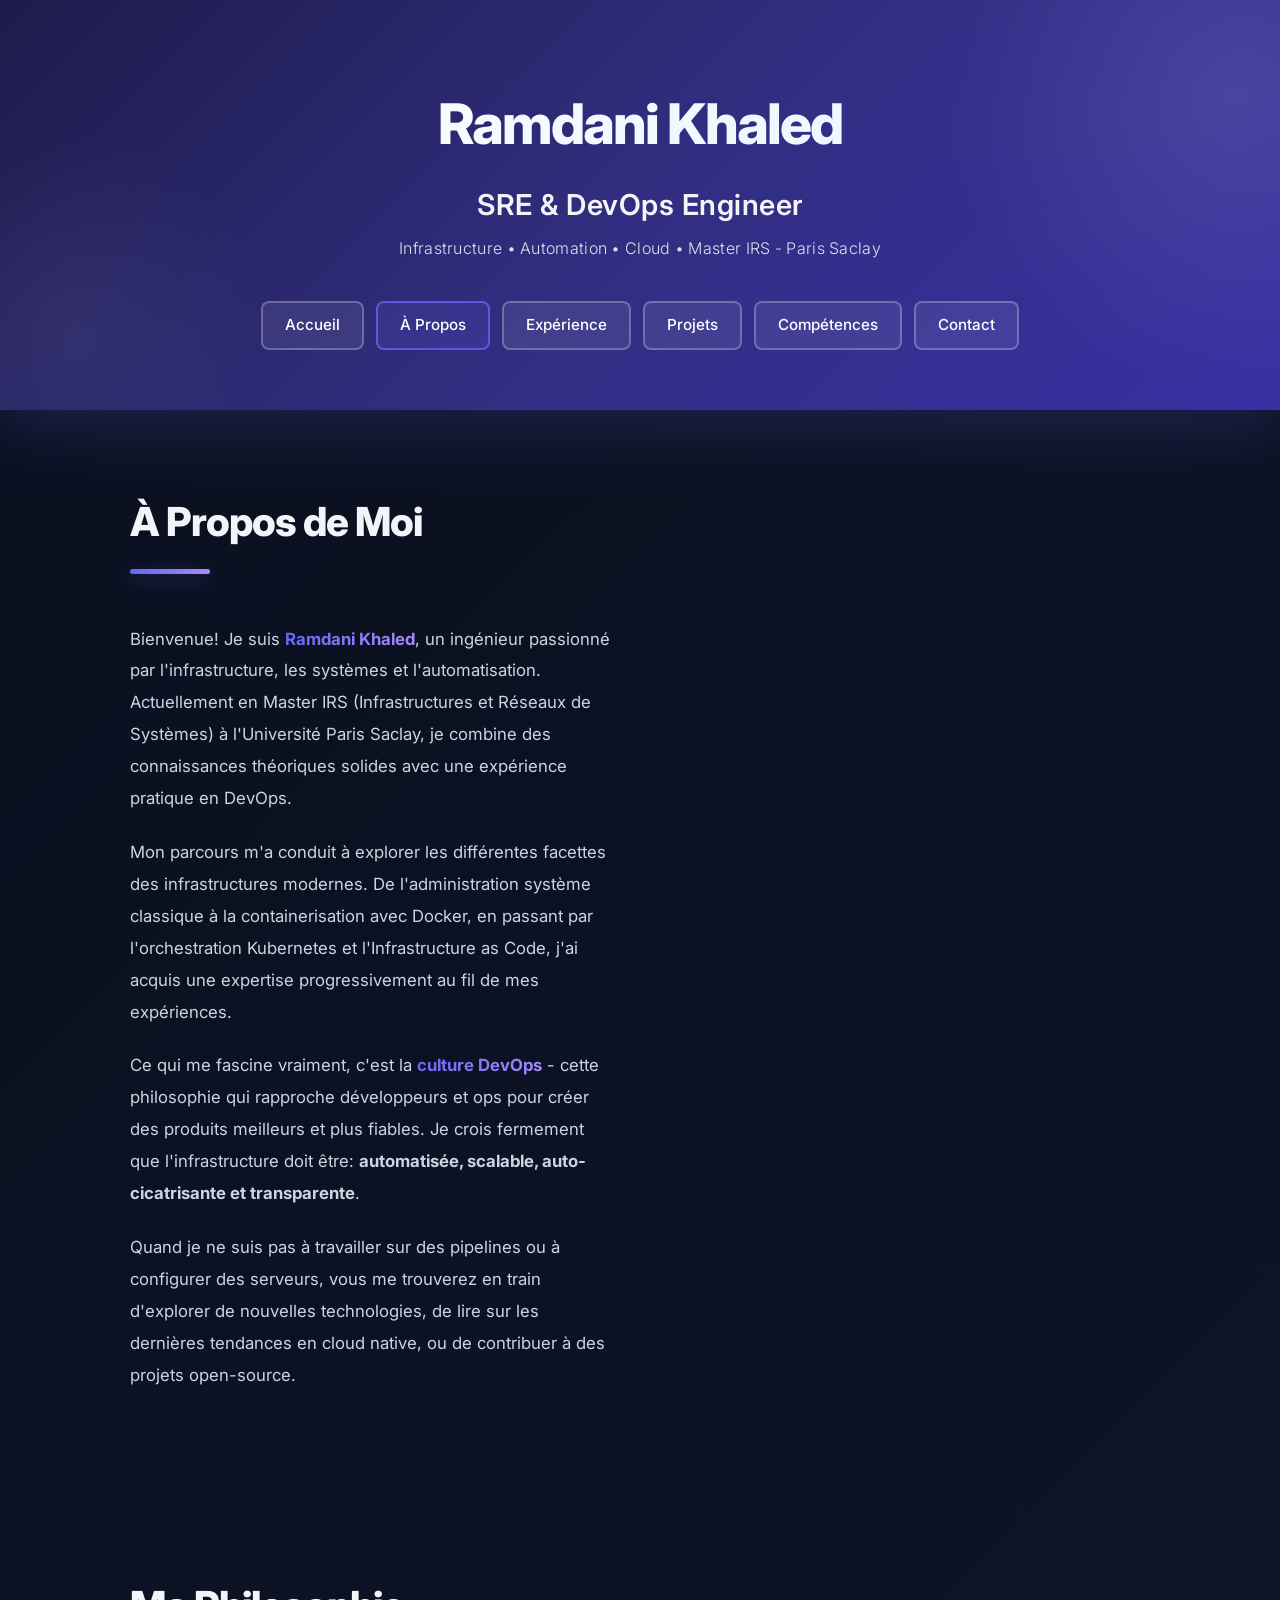
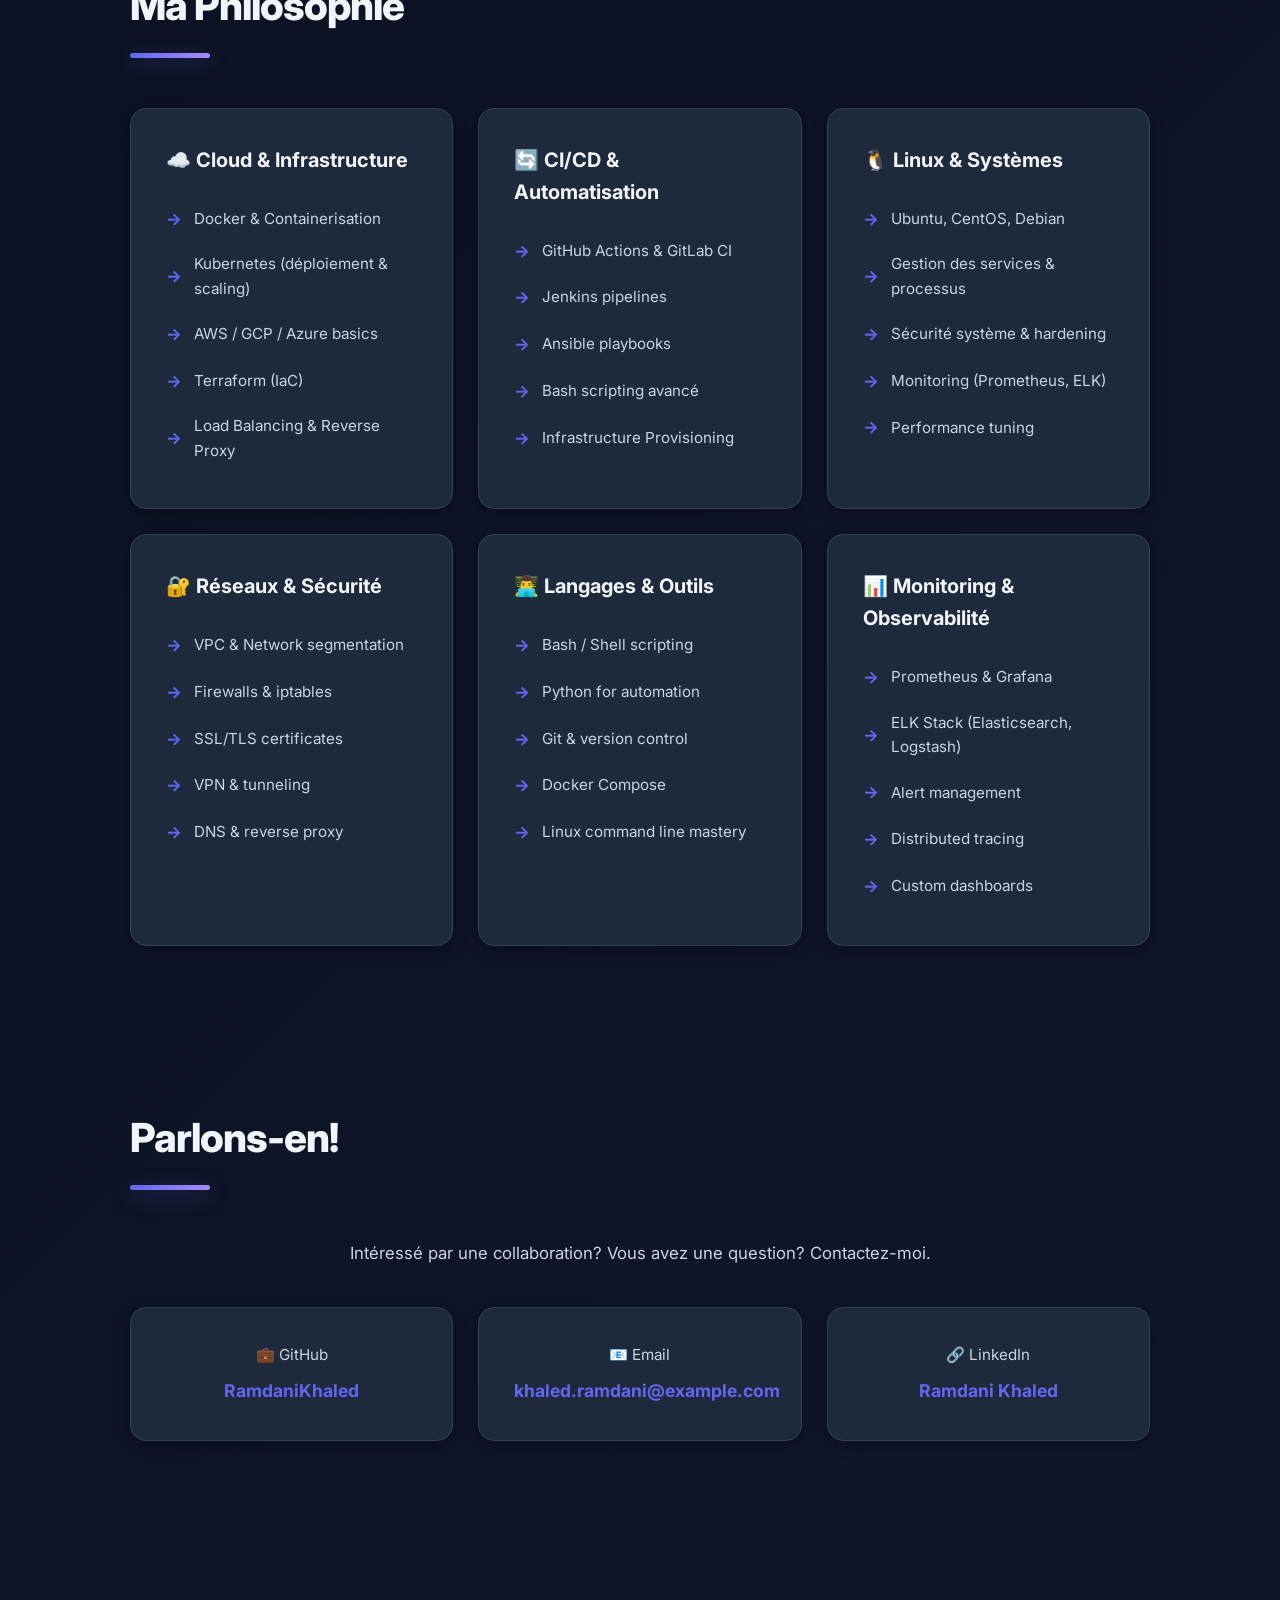
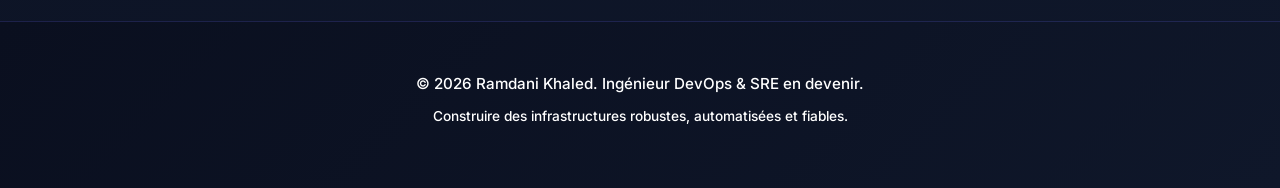
==== about.html @ 849ab248 "changes" ====
<!DOCTYPE html>
<html lang="fr">
<head>
    <meta charset="UTF-8">
    <meta name="viewport" content="width=device-width, initial-scale=1.0">
    <meta name="description" content="À Propos - Ramdani Khaled">
    <title>À Propos | Ramdani Khaled</title>
    <link rel="stylesheet" href="styles.css">
</head>
<body>
    <header>
        <div class="name">Ramdani Khaled</div>
        <div class="title">SRE & DevOps Engineer</div>
        <div class="subtitle">Infrastructure • Automation • Cloud • Master IRS - Paris Saclay</div>
        <nav>
            <a href="index.html">Accueil</a>
            <a href="about.html">À Propos</a>
            <a href="experience.html">Expérience</a>
            <a href="projects.html">Projets</a>
            <a href="skills.html">Compétences</a>
            <a href="index.html#contact">Contact</a>
        </nav>
    </header>

    <main class="container">
        <section id="about">
            <h2>À Propos de Moi</h2>
            <div class="about-grid">
                <div class="about-text">
                    <p>
                        Bienvenue! Je suis <span class="highlight">Ramdani Khaled</span>, un ingénieur passionné par l'infrastructure, les systèmes et l'automatisation. Actuellement en Master IRS (Infrastructures et Réseaux de Systèmes) à l'Université Paris Saclay, je combine des connaissances théoriques solides avec une expérience pratique en DevOps.
                    </p>
                    
                    <p>
                        Mon parcours m'a conduit à explorer les différentes facettes des infrastructures modernes. De l'administration système classique à la containerisation avec Docker, en passant par l'orchestration Kubernetes et l'Infrastructure as Code, j'ai acquis une expertise progressivement au fil de mes expériences.
                    </p>
                    
                    <p>
                        Ce qui me fascine vraiment, c'est la <span class="highlight">culture DevOps</span> - cette philosophie qui rapproche développeurs et ops pour créer des produits meilleurs et plus fiables. Je crois fermement que l'infrastructure doit être:
                        <strong>automatisée, scalable, auto-cicatrisante et transparente</strong>.
                    </p>

                    <p>
                        Quand je ne suis pas à travailler sur des pipelines ou à configurer des serveurs, vous me trouverez en train d'explorer de nouvelles technologies, de lire sur les dernières tendances en cloud native, ou de contribuer à des projets open-source.
                    </p>
                </div>
                <div class="about-stats">
                    <div class="stats-container">
                        <!-- Dynamically loaded from data.json -->
                    </div>
                </div>
            </div>
        </section>

        <section id="philosophy">
            <h2>Ma Philosophie</h2>
            <div class="skills-grid">
                <div class="skill-card">
                    <h3>🎯 Infrastructure as Code</h3>
                    <p>Tout doit être versionné, reproductible et testable. Pas d'actions manuelles, pas d'exceptions.</p>
                </div>
                <div class="skill-card">
                    <h3>⚡ Automatisation</h3>
                    <p>Si je dois faire quelque chose deux fois, c'est un script. Si je dois le faire trois fois, c'est une pipeline.</p>
                </div>
                <div class="skill-card">
                    <h3>🔍 Observabilité</h3>
                    <p>Je ne peux pas optimiser ce que je ne peux pas mesurer. Le monitoring est critique.</p>
                </div>
                <div class="skill-card">
                    <h3>🚀 Continuous Improvement</h3>
                    <p>Les déploiements doivent être rapides, sûrs et sans friction. Les bottlenecks doivent être éliminés.</p>
                </div>
                <div class="skill-card">
                    <h3>🤝 Collaboration</h3>
                    <p>DevOps n'est pas un rôle, c'est une culture. Tout le monde doit travailler ensemble.</p>
                </div>
                <div class="skill-card">
                    <h3>📚 Continuous Learning</h3>
                    <p>La tech évolue constamment. Je reste à jour et j'aime partager mes connaissances.</p>
                </div>
            </div>
        </section>

        <section id="contact">
            <h2>Parlons-en!</h2>
            <p style="text-align: center; color: var(--text-light); margin-bottom: 20px; font-size: 1.05em;">
                Intéressé par une collaboration? Vous avez une question? Contactez-moi.
            </p>
            <div class="contact-info">
                <div class="contact-item">
                    <p style="color: var(--text-light); margin-bottom: 10px;">💼 GitHub</p>
                    <a href="https://github.com/RamdaniKhaled" target="_blank">RamdaniKhaled</a>
                </div>
                <div class="contact-item">
                    <p style="color: var(--text-light); margin-bottom: 10px;">📧 Email</p>
                    <a href="mailto:khaled.ramdani@example.com">khaled.ramdani@example.com</a>
                </div>
                <div class="contact-item">
                    <p style="color: var(--text-light); margin-bottom: 10px;">🔗 LinkedIn</p>
                    <a href="https://linkedin.com" target="_blank">Ramdani Khaled</a>
                </div>
            </div>
        </section>
    </main>

    <footer>
        <p>&copy; 2026 Ramdani Khaled. Ingénieur DevOps & SRE en devenir.</p>
        <p style="margin-top: 10px; font-size: 0.9em;">Construire des infrastructures robustes, automatisées et fiables.</p>
    </footer>

    <script src="script.js"></script>
</body>
</html>
---- styles.css ----
@import url('https://fonts.googleapis.com/css2?family=Inter:wght@300;400;500;600;700;800&family=JetBrains+Mono:wght@400;600&display=swap');

* {
    margin: 0;
    padding: 0;
    box-sizing: border-box;
}

:root {
    --primary: #6366f1;
    --primary-light: #818cf8;
    --primary-dark: #4f46e5;
    --secondary: #a78bfa;
    --accent: #c7d2fe;
    --accent-light: #ddd6fe;
    --text-dark: #f1f5f9;
    --text-light: #cbd5e1;
    --text-lighter: #94a3b8;
    --bg-dark: #0f172a;
    --bg-darker: #0a0f1f;
    --bg-card: #1e293b;
    --border: #334155;
    --border-light: #475569;
    --success: #10b981;
    --warning: #f59e0b;
}

body {
    font-family: 'Inter', -apple-system, BlinkMacSystemFont, 'Segoe UI', sans-serif;
    line-height: 1.6;
    color: var(--text-dark);
    background: linear-gradient(135deg, #0a0f1f 0%, #0f172a 100%);
    min-height: 100vh;
}

/* SCROLLBAR */
::-webkit-scrollbar {
    width: 8px;
}

::-webkit-scrollbar-track {
    background: transparent;
}

::-webkit-scrollbar-thumb {
    background: var(--primary-light);
    border-radius: 4px;
}

::-webkit-scrollbar-thumb:hover {
    background: var(--primary);
}

/* HEADER */
header {
    background: linear-gradient(135deg, #1e1b4b 0%, #312e81 50%, #3730a3 100%);
    color: white;
    padding: 80px 20px 60px;
    text-align: center;
    position: relative;
    overflow: hidden;
    box-shadow: 0 20px 60px rgba(99, 102, 241, 0.2);
}

header::before {
    content: '';
    position: absolute;
    top: -50%;
    right: -20%;
    width: 600px;
    height: 600px;
    background: radial-gradient(circle, rgba(255, 255, 255, 0.1) 0%, transparent 70%);
    border-radius: 50%;
    animation: float 8s ease-in-out infinite;
}

header::after {
    content: '';
    position: absolute;
    bottom: -30%;
    left: -10%;
    width: 400px;
    height: 400px;
    background: radial-gradient(circle, rgba(255, 255, 255, 0.05) 0%, transparent 70%);
    border-radius: 50%;
    animation: float 12s ease-in-out infinite reverse;
}

@keyframes float {
    0%, 100% { transform: translateY(0px); }
    50% { transform: translateY(20px); }
}

header > * {
    position: relative;
    z-index: 1;
}

.name {
    font-size: 3.5em;
    font-weight: 800;
    margin-bottom: 12px;
    letter-spacing: -2px;
    background: linear-gradient(135deg, #ffffff 0%, #e6f2ff 100%);
    -webkit-background-clip: text;
    -webkit-text-fill-color: transparent;
    background-clip: text;
    animation: slideDown 0.8s ease-out;
}

@keyframes slideDown {
    from {
        opacity: 0;
        transform: translateY(-30px);
    }
    to {
        opacity: 1;
        transform: translateY(0);
    }
}

.title {
    font-size: 1.8em;
    margin-bottom: 8px;
    font-weight: 600;
    opacity: 0.95;
    letter-spacing: 0.5px;
}

.subtitle {
    font-size: 1em;
    opacity: 0.85;
    margin-bottom: 40px;
    font-weight: 300;
    letter-spacing: 0.3px;
}

nav {
    display: flex;
    gap: 12px;
    justify-content: center;
    flex-wrap: wrap;
    animation: slideUp 0.8s ease-out 0.2s both;
}

@keyframes slideUp {
    from {
        opacity: 0;
        transform: translateY(20px);
    }
    to {
        opacity: 1;
        transform: translateY(0);
    }
}

nav a {
    color: white;
    text-decoration: none;
    padding: 10px 22px;
    border: 2px solid rgba(255, 255, 255, 0.25);
    border-radius: 8px;
    transition: all 0.3s cubic-bezier(0.4, 0, 0.2, 1);
    font-size: 0.95em;
    font-weight: 500;
    backdrop-filter: blur(10px);
    background: rgba(255, 255, 255, 0.08);
}

nav a:hover {
    background: rgba(255, 255, 255, 0.15);
    border-color: rgba(255, 255, 255, 0.6);
    transform: translateY(-3px);
    box-shadow: 0 10px 25px rgba(0, 0, 0, 0.3);
}

/* LAYOUT */
.container {
    max-width: 1100px;
    margin: 0 auto;
    padding: 0 20px;
}

section {
    padding: 80px 20px;
    background: transparent;
}

h2 {
    font-size: 2.5em;
    margin-bottom: 50px;
    color: #f1f5f9;
    position: relative;
    padding-bottom: 20px;
    font-weight: 800;
    letter-spacing: -1px;
}

h2::after {
    content: '';
    position: absolute;
    bottom: 0;
    left: 0;
    width: 80px;
    height: 5px;
    background: linear-gradient(90deg, var(--primary), var(--secondary));
    border-radius: 3px;
    box-shadow: 0 5px 20px rgba(99, 102, 241, 0.4);
}

/* ABOUT SECTION */
.about-grid {
    display: grid;
    grid-template-columns: 1fr 1fr;
    gap: 60px;
    align-items: center;
}

.about-text p {
    margin-bottom: 22px;
    color: var(--text-light);
    line-height: 1.9;
    font-size: 1.05em;
}

.highlight {
    color: var(--primary);
    font-weight: 700;
    background: linear-gradient(120deg, var(--primary), var(--secondary));
    -webkit-background-clip: text;
    -webkit-text-fill-color: transparent;
    background-clip: text;
}

.stats-container {
    display: grid;
    grid-template-columns: 1fr;
    gap: 15px;
}

.stat-box {
    background: linear-gradient(135deg, var(--primary) 0%, var(--primary-light) 100%);
    color: white;
    padding: 25px 30px;
    border-radius: 12px;
    display: flex;
    align-items: center;
    gap: 20px;
    box-shadow: 0 10px 30px rgba(99, 102, 241, 0.3);
    transition: all 0.3s cubic-bezier(0.4, 0, 0.2, 1);
    border: 1px solid rgba(255, 255, 255, 0.1);
}

.stat-box:hover {
    transform: translateX(10px);
    box-shadow: 0 15px 40px rgba(99, 102, 241, 0.4);
}

.stat-box .number {
    font-size: 2em;
    font-weight: 800;
}

.stat-box .label {
    font-size: 0.95em;
    opacity: 0.9;
    font-weight: 500;
}

/* EXPERIENCE TIMELINE */
.experience-timeline {
    position: relative;
    padding: 20px 0;
}

.timeline-item {
    padding-left: 50px;
    margin-bottom: 45px;
    position: relative;
    opacity: 0;
    animation: fadeInLeft 0.6s ease-out forwards;
}

.timeline-item:nth-child(1) { animation-delay: 0.1s; }
.timeline-item:nth-child(2) { animation-delay: 0.2s; }
.timeline-item:nth-child(3) { animation-delay: 0.3s; }
.timeline-item:nth-child(4) { animation-delay: 0.4s; }

@keyframes fadeInLeft {
    from {
        opacity: 0;
        transform: translateX(-30px);
    }
    to {
        opacity: 1;
        transform: translateX(0);
    }
}

.timeline-item::before {
    content: '';
    position: absolute;
    left: 0;
    top: 8px;
    width: 24px;
    height: 24px;
    background: linear-gradient(135deg, var(--primary), var(--primary-light));
    border-radius: 50%;
    border: 4px solid var(--bg-card);
    box-shadow: 0 0 0 3px var(--primary), 0 5px 15px rgba(99, 102, 241, 0.4);
    transition: all 0.3s ease;
}

.timeline-item:hover::before {
    transform: scale(1.3);
    box-shadow: 0 0 0 3px var(--primary), 0 8px 25px rgba(99, 102, 241, 0.5);
}

.timeline-item:not(:last-child)::after {
    content: '';
    position: absolute;
    left: 11px;
    top: 40px;
    width: 2px;
    height: calc(100% + 20px);
    background: linear-gradient(180deg, var(--primary) 0%, transparent 100%);
}

.timeline-item .year {
    color: var(--primary);
    font-weight: 700;
    font-size: 0.9em;
    margin-bottom: 8px;
    letter-spacing: 0.5px;
}

.timeline-item h3 {
    color: var(--text-dark);
    margin-bottom: 10px;
    font-size: 1.3em;
    font-weight: 700;
}

.timeline-item p {
    color: var(--text-light);
    font-size: 0.98em;
    line-height: 1.8;
}

/* SKILLS GRID */
.skills-grid {
    display: grid;
    grid-template-columns: repeat(auto-fit, minmax(280px, 1fr));
    gap: 25px;
}

.skill-card {
    background: var(--bg-card);
    padding: 35px;
    border-radius: 16px;
    border: 1px solid var(--border);
    transition: all 0.3s cubic-bezier(0.4, 0, 0.2, 1);
    position: relative;
    overflow: hidden;
    box-shadow: 0 4px 15px rgba(0, 0, 0, 0.3);
}

.skill-card::before {
    content: '';
    position: absolute;
    top: -50%;
    right: -50%;
    width: 200px;
    height: 200px;
    background: radial-gradient(circle, var(--primary) 0%, transparent 70%);
    opacity: 0;
    transition: all 0.5s ease;
}

.skill-card:hover {
    transform: translateY(-10px);
    box-shadow: 0 20px 50px rgba(99, 102, 241, 0.2);
    border-color: var(--primary);
}

.skill-card:hover::before {
    opacity: 0.05;
}

.skill-card h3 {
    color: var(--text-dark);
    margin-bottom: 20px;
    font-size: 1.25em;
    font-weight: 700;
    position: relative;
    z-index: 1;
}

.skill-card ul {
    list-style: none;
    font-size: 0.95em;
    color: var(--text-light);
    position: relative;
    z-index: 1;
}

.skill-card li {
    padding: 10px 0;
    display: flex;
    align-items: center;
    transition: all 0.2s ease;
}

.skill-card li:hover {
    transform: translateX(8px);
    color: var(--primary);
}

.skill-card li::before {
    content: '→';
    color: var(--primary);
    margin-right: 12px;
    font-weight: 700;
    font-size: 1.1em;
    transition: all 0.2s ease;
}

.skill-card li:hover::before {
    transform: translateX(5px);
}

/* PROJECTS GRID */
.projects-grid {
    display: grid;
    grid-template-columns: repeat(auto-fit, minmax(320px, 1fr));
    gap: 30px;
}

.project-card {
    background: var(--bg-card);
    border-radius: 16px;
    overflow: hidden;
    box-shadow: 0 8px 25px rgba(0, 0, 0, 0.4);
    transition: all 0.3s cubic-bezier(0.4, 0, 0.2, 1);
    border: 1px solid var(--border);
    position: relative;
    display: flex;
    flex-direction: column;
}

.project-card::after {
    content: '';
    position: absolute;
    top: 0;
    left: 0;
    right: 0;
    height: 4px;
    background: linear-gradient(90deg, var(--primary), var(--secondary));
    transform: scaleX(0);
    transform-origin: left;
    transition: transform 0.4s cubic-bezier(0.4, 0, 0.2, 1);
}

.project-card:hover::after {
    transform: scaleX(1);
}

.project-card:hover {
    transform: translateY(-15px);
    box-shadow: 0 25px 60px rgba(99, 102, 241, 0.25);
}

.project-header {
    background: linear-gradient(135deg, #312e81 0%, #4f46e5 100%);
    color: white;
    padding: 30px;
    min-height: 140px;
    display: flex;
    align-items: flex-end;
    position: relative;
    overflow: hidden;
}

.project-header::before {
    content: '';
    position: absolute;
    top: -50%;
    right: -50%;
    width: 300px;
    height: 300px;
    background: radial-gradient(circle, rgba(255, 255, 255, 0.15) 0%, transparent 70%);
    border-radius: 50%;
}

.project-header h3 {
    font-size: 1.4em;
    font-weight: 700;
    position: relative;
    z-index: 1;
}

.project-content {
    padding: 30px;
    flex-grow: 1;
    display: flex;
    flex-direction: column;
}

.project-content p {
    color: var(--text-light);
    margin-bottom: 20px;
    font-size: 0.98em;
    line-height: 1.8;
    flex-grow: 1;
}

.project-tags {
    display: flex;
    flex-wrap: wrap;
    gap: 10px;
    margin-top: auto;
}

.tag {
    display: inline-block;
    background: linear-gradient(135deg, var(--primary) 0%, var(--primary-light) 100%);
    color: white;
    padding: 6px 14px;
    border-radius: 20px;
    font-size: 0.8em;
    font-weight: 600;
    box-shadow: 0 4px 15px rgba(99, 102, 241, 0.3);
    transition: all 0.2s ease;
}

.tag:hover {
    transform: scale(1.05);
    box-shadow: 0 6px 20px rgba(99, 102, 241, 0.4);
}

/* CONTACT SECTION */
.contact-info {
    display: grid;
    grid-template-columns: repeat(auto-fit, minmax(240px, 1fr));
    gap: 25px;
    margin: 40px 0;
}

.contact-item {
    text-align: center;
    padding: 35px;
    background: var(--bg-card);
    border-radius: 16px;
    border: 1px solid var(--border);
    transition: all 0.3s cubic-bezier(0.4, 0, 0.2, 1);
    box-shadow: 0 4px 15px rgba(0, 0, 0, 0.3);
}

.contact-item:hover {
    transform: translateY(-8px);
    box-shadow: 0 15px 40px rgba(99, 102, 241, 0.2);
    border-color: var(--primary-light);
}

.contact-item p {
    color: var(--text-light);
    margin-bottom: 15px;
    font-size: 0.95em;
}

.contact-item a {
    color: var(--primary);
    text-decoration: none;
    font-weight: 700;
    font-size: 1.1em;
    transition: all 0.2s ease;
    display: inline-block;
}

.contact-item a:hover {
    color: var(--primary-dark);
    transform: translateX(5px);
}

/* BUTTONS */
.cta-buttons {
    display: flex;
    gap: 20px;
    justify-content: center;
    flex-wrap: wrap;
    margin-top: 40px;
}

.btn {
    padding: 14px 36px;
    border-radius: 10px;
    text-decoration: none;
    font-weight: 700;
    transition: all 0.3s cubic-bezier(0.4, 0, 0.2, 1);
    border: none;
    cursor: pointer;
    font-size: 1em;
    letter-spacing: 0.3px;
    display: inline-flex;
    align-items: center;
    gap: 8px;
    box-shadow: 0 8px 25px rgba(0, 0, 0, 0.3);
}

.btn-primary {
    background: linear-gradient(135deg, var(--primary) 0%, var(--primary-light) 100%);
    color: white;
}

.btn-primary:hover {
    transform: translateY(-4px);
    box-shadow: 0 15px 40px rgba(99, 102, 241, 0.4);
}

.btn-primary:active {
    transform: translateY(-2px);
}

.btn-secondary {
    border: 2.5px solid var(--primary);
    color: var(--primary);
    background: transparent;
}

.btn-secondary:hover {
    background: var(--primary);
    color: white;
    transform: translateY(-4px);
    box-shadow: 0 15px 40px rgba(99, 102, 241, 0.4);
}

/* FOOTER */
footer {
    background: linear-gradient(135deg, #0a0f1f 0%, #0f172a 100%);
    color: white;
    text-align: center;
    padding: 50px 20px;
    font-size: 0.95em;
    margin-top: 60px;
    border-top: 1px solid rgba(99, 102, 241, 0.2);
}

footer p {
    margin-bottom: 10px;
    font-weight: 500;
}

footer a {
    color: var(--secondary);
    text-decoration: none;
    transition: all 0.2s ease;
}

footer a:hover {
    text-decoration: underline;
    opacity: 0.8;
}

/* RESPONSIVE */
@media (max-width: 768px) {
    .name {
        font-size: 2.2em;
    }

    .title {
        font-size: 1.3em;
    }

    .subtitle {
        font-size: 0.9em;
    }

    .about-grid {
        grid-template-columns: 1fr;
        gap: 40px;
    }

    h2 {
        font-size: 1.8em;
        margin-bottom: 35px;
    }

    nav {
        gap: 8px;
    }

    nav a {
        padding: 8px 16px;
        font-size: 0.85em;
    }

    .skills-grid {
        grid-template-columns: 1fr;
    }

    .projects-grid {
        grid-template-columns: 1fr;
    }

    .cta-buttons {
        flex-direction: column;
    }

    .btn {
        width: 100%;
        justify-content: center;
    }

    section {
        padding: 50px 20px;
    }

    header {
        padding: 50px 20px 40px;
    }
}

/* DETAILED PROJECTS PAGE */
.projects-detailed-grid {
    display: grid;
    grid-template-columns: 1fr;
    gap: 40px;
    margin-top: 30px;
}

.project-detail-card {
    background: var(--bg-card);
    border-radius: 16px;
    overflow: hidden;
    box-shadow: 0 8px 25px rgba(0, 0, 0, 0.4);
    transition: all 0.3s cubic-bezier(0.4, 0, 0.2, 1);
    border: 1px solid var(--border);
    display: grid;
    grid-template-columns: 1fr 1fr;
    gap: 0;
}

.project-detail-card:hover {
    box-shadow: 0 25px 60px rgba(99, 102, 241, 0.25);
}

.project-image {
    position: relative;
    overflow: hidden;
    height: 350px;
}

.project-image img {
    width: 100%;
    height: 100%;
    object-fit: cover;
    transition: transform 0.5s cubic-bezier(0.4, 0, 0.2, 1);
}

.project-detail-card:hover .project-image img {
    transform: scale(1.05);
}

.project-overlay {
    position: absolute;
    top: 0;
    left: 0;
    right: 0;
    bottom: 0;
    background: linear-gradient(135deg, rgba(99, 102, 241, 0.7), rgba(167, 139, 250, 0.7));
    display: flex;
    align-items: flex-end;
    padding: 30px;
    opacity: 0;
    transition: all 0.3s ease;
}

.project-detail-card:hover .project-overlay {
    opacity: 1;
}

.project-overlay h3 {
    color: white;
    font-size: 1.5em;
    margin: 0;
}

.project-detail-content {
    padding: 35px;
    display: flex;
    flex-direction: column;
    justify-content: center;
}

.project-detail-content h3 {
    color: var(--text-dark);
    margin-bottom: 15px;
    font-size: 1.8em;
    font-weight: 800;
}

.project-detail-content .duration {
    color: var(--primary);
    font-weight: 700;
    margin-bottom: 15px;
}

.project-detail-content .description {
    color: var(--text-light);
    margin-bottom: 15px;
    font-size: 1.05em;
    line-height: 1.8;
    font-weight: 600;
}

.project-detail-content .details {
    color: var(--text-lighter);
    margin-bottom: 20px;
    font-size: 0.95em;
    line-height: 1.8;
}

@media (max-width: 1024px) {
    .project-detail-card {
        grid-template-columns: 1fr;
    }

    .project-image {
        height: 300px;
    }
}
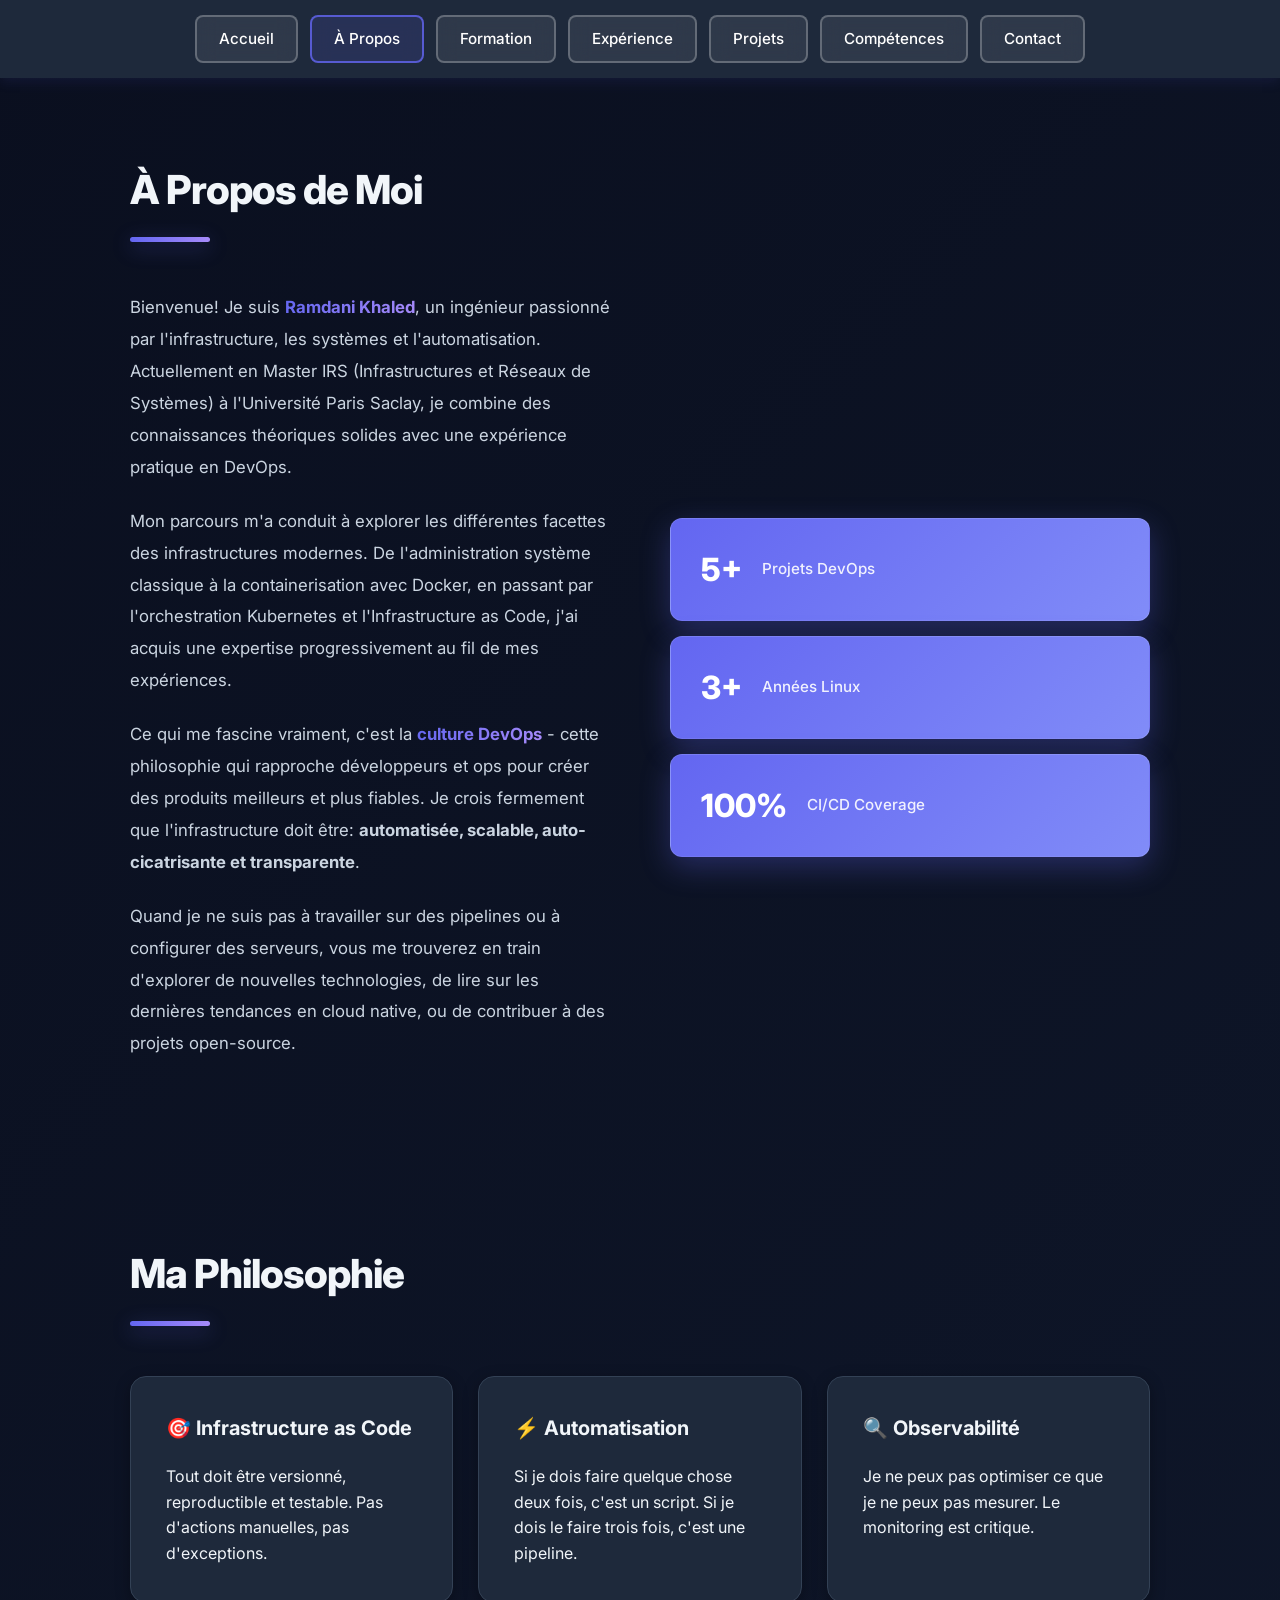
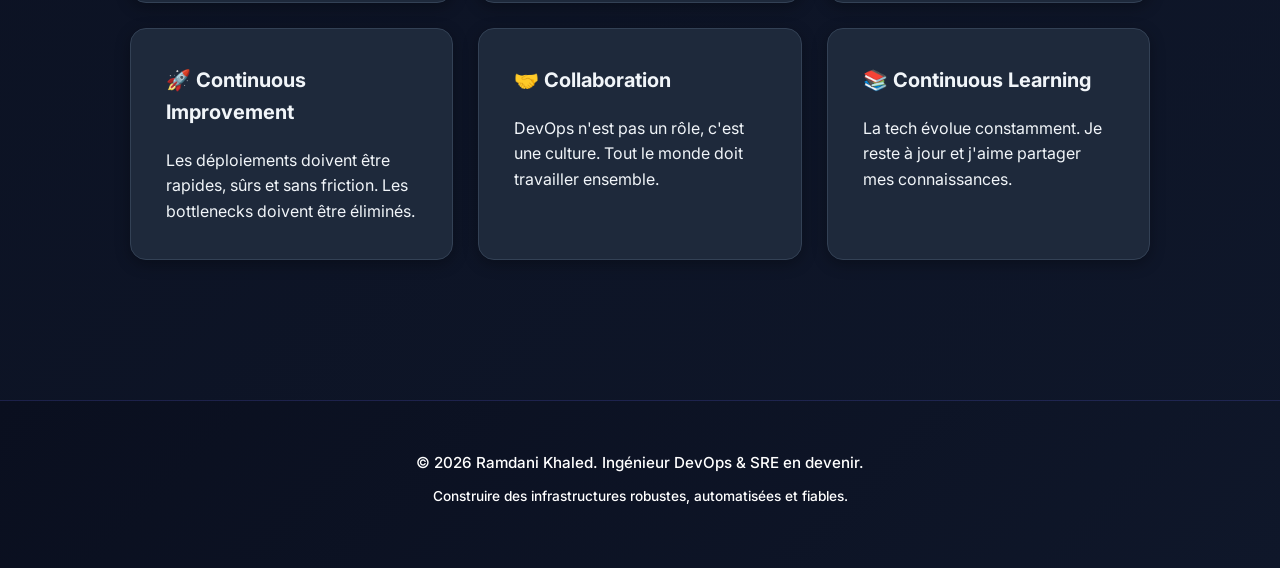
==== commit 5cdd5c30: "Fix: Remove large header rectangle and contact CTA links from all pages except contact.html. Simplif" ====
--- a/about.html
+++ b/about.html
@@ -9,16 +9,14 @@
 </head>
 <body>
     <header>
-        <div class="name">Ramdani Khaled</div>
-        <div class="title">SRE & DevOps Engineer</div>
-        <div class="subtitle">Infrastructure • Automation • Cloud • Master IRS - Paris Saclay</div>
         <nav>
             <a href="index.html">Accueil</a>
             <a href="about.html">À Propos</a>
+            <a href="education.html">Formation</a>
             <a href="experience.html">Expérience</a>
             <a href="projects.html">Projets</a>
             <a href="skills.html">Compétences</a>
-            <a href="index.html#contact">Contact</a>
+            <a href="contact.html">Contact</a>
         </nav>
     </header>
 
@@ -81,27 +79,6 @@
                 </div>
             </div>
         </section>
-
-        <section id="contact">
-            <h2>Parlons-en!</h2>
-            <p style="text-align: center; color: var(--text-light); margin-bottom: 20px; font-size: 1.05em;">
-                Intéressé par une collaboration? Vous avez une question? Contactez-moi.
-            </p>
-            <div class="contact-info">
-                <div class="contact-item">
-                    <p style="color: var(--text-light); margin-bottom: 10px;">💼 GitHub</p>
-                    <a href="https://github.com/RamdaniKhaled" target="_blank">RamdaniKhaled</a>
-                </div>
-                <div class="contact-item">
-                    <p style="color: var(--text-light); margin-bottom: 10px;">📧 Email</p>
-                    <a href="mailto:khaled.ramdani@example.com">khaled.ramdani@example.com</a>
-                </div>
-                <div class="contact-item">
-                    <p style="color: var(--text-light); margin-bottom: 10px;">🔗 LinkedIn</p>
-                    <a href="https://linkedin.com" target="_blank">Ramdani Khaled</a>
-                </div>
-            </div>
-        </section>
     </main>
 
     <footer>
--- a/styles.css
+++ b/styles.css
@@ -53,86 +53,12 @@
 
 /* HEADER */
 header {
-    background: linear-gradient(135deg, #1e1b4b 0%, #312e81 50%, #3730a3 100%);
-    color: white;
-    padding: 80px 20px 60px;
+    background: var(--bg-card);
+    color: white;
+    padding: 15px 20px;
     text-align: center;
     position: relative;
-    overflow: hidden;
-    box-shadow: 0 20px 60px rgba(99, 102, 241, 0.2);
-}
-
-header::before {
-    content: '';
-    position: absolute;
-    top: -50%;
-    right: -20%;
-    width: 600px;
-    height: 600px;
-    background: radial-gradient(circle, rgba(255, 255, 255, 0.1) 0%, transparent 70%);
-    border-radius: 50%;
-    animation: float 8s ease-in-out infinite;
-}
-
-header::after {
-    content: '';
-    position: absolute;
-    bottom: -30%;
-    left: -10%;
-    width: 400px;
-    height: 400px;
-    background: radial-gradient(circle, rgba(255, 255, 255, 0.05) 0%, transparent 70%);
-    border-radius: 50%;
-    animation: float 12s ease-in-out infinite reverse;
-}
-
-@keyframes float {
-    0%, 100% { transform: translateY(0px); }
-    50% { transform: translateY(20px); }
-}
-
-header > * {
-    position: relative;
-    z-index: 1;
-}
-
-.name {
-    font-size: 3.5em;
-    font-weight: 800;
-    margin-bottom: 12px;
-    letter-spacing: -2px;
-    background: linear-gradient(135deg, #ffffff 0%, #e6f2ff 100%);
-    -webkit-background-clip: text;
-    -webkit-text-fill-color: transparent;
-    background-clip: text;
-    animation: slideDown 0.8s ease-out;
-}
-
-@keyframes slideDown {
-    from {
-        opacity: 0;
-        transform: translateY(-30px);
-    }
-    to {
-        opacity: 1;
-        transform: translateY(0);
-    }
-}
-
-.title {
-    font-size: 1.8em;
-    margin-bottom: 8px;
-    font-weight: 600;
-    opacity: 0.95;
-    letter-spacing: 0.5px;
-}
-
-.subtitle {
-    font-size: 1em;
-    opacity: 0.85;
-    margin-bottom: 40px;
-    font-weight: 300;
-    letter-spacing: 0.3px;
+    box-shadow: 0 4px 12px rgba(99, 102, 241, 0.1);
 }
 
 nav {
@@ -172,6 +98,68 @@
     border-color: rgba(255, 255, 255, 0.6);
     transform: translateY(-3px);
     box-shadow: 0 10px 25px rgba(0, 0, 0, 0.3);
+}
+
+/* HAMBURGER MENU */
+.hamburger {
+    display: none;
+    flex-direction: column;
+    cursor: pointer;
+    gap: 6px;
+    background: none;
+    border: none;
+    padding: 10px;
+    z-index: 1001;
+}
+
+.hamburger span {
+    width: 28px;
+    height: 3px;
+    background: white;
+    border-radius: 3px;
+    transition: all 0.3s ease;
+}
+
+.hamburger.active span:nth-child(1) {
+    transform: rotate(45deg) translate(10px, 10px);
+}
+
+.hamburger.active span:nth-child(2) {
+    opacity: 0;
+}
+
+.hamburger.active span:nth-child(3) {
+    transform: rotate(-45deg) translate(7px, -7px);
+}
+
+nav.mobile-nav {
+    position: fixed;
+    top: 0;
+    left: 0;
+    width: 100%;
+    height: 100vh;
+    background: rgba(15, 23, 42, 0.98);
+    flex-direction: column;
+    justify-content: flex-start;
+    padding-top: 100px;
+    padding-left: 30px;
+    gap: 15px;
+    z-index: 1000;
+    max-height: 0;
+    overflow: hidden;
+    transition: max-height 0.3s ease;
+}
+
+nav.mobile-nav.active {
+    max-height: 100vh;
+}
+
+nav.mobile-nav a {
+    width: 100%;
+    max-width: 300px;
+    padding: 15px 20px;
+    font-size: 1.1em;
+    display: block;
 }
 
 /* LAYOUT */
@@ -634,6 +622,404 @@
     box-shadow: 0 15px 40px rgba(99, 102, 241, 0.4);
 }
 
+/* PROJECT MODAL */
+.modal {
+    display: none;
+    position: fixed;
+    z-index: 2000;
+    left: 0;
+    top: 0;
+    width: 100%;
+    height: 100%;
+    background: rgba(0, 0, 0, 0.8);
+    backdrop-filter: blur(5px);
+    animation: fadeIn 0.3s ease;
+}
+
+.modal.active {
+    display: flex;
+    align-items: center;
+    justify-content: center;
+}
+
+@keyframes fadeIn {
+    from { opacity: 0; }
+    to { opacity: 1; }
+}
+
+.modal-content {
+    background: var(--bg-card);
+    border-radius: 20px;
+    width: 90%;
+    max-width: 900px;
+    max-height: 85vh;
+    overflow-y: auto;
+    position: relative;
+    border: 1px solid var(--border);
+    box-shadow: 0 40px 100px rgba(0, 0, 0, 0.8);
+    animation: slideUp 0.4s cubic-bezier(0.4, 0, 0.2, 1);
+}
+
+.modal-close {
+    position: absolute;
+    top: 25px;
+    right: 25px;
+    background: var(--primary);
+    color: white;
+    border: none;
+    border-radius: 50%;
+    width: 40px;
+    height: 40px;
+    font-size: 1.5em;
+    cursor: pointer;
+    display: flex;
+    align-items: center;
+    justify-content: center;
+    z-index: 10;
+    transition: all 0.2s ease;
+}
+
+.modal-close:hover {
+    background: var(--primary-light);
+    transform: rotate(90deg);
+}
+
+.modal-header {
+    background: linear-gradient(135deg, #312e81 0%, #4f46e5 100%);
+    color: white;
+    padding: 40px;
+    display: flex;
+    align-items: flex-end;
+    gap: 20px;
+}
+
+.modal-header h2 {
+    margin: 0;
+    font-size: 2em;
+    color: white;
+}
+
+.modal-header h2::after {
+    display: none;
+}
+
+.modal-status {
+    padding: 6px 14px;
+    background: rgba(255, 255, 255, 0.2);
+    border-radius: 20px;
+    font-size: 0.8em;
+    font-weight: 600;
+    border: 1px solid rgba(255, 255, 255, 0.4);
+}
+
+.modal-status.completed {
+    background: rgba(16, 185, 129, 0.3);
+    border-color: rgb(16, 185, 129);
+    color: rgb(16, 185, 129);
+}
+
+.modal-status.in-progress {
+    background: rgba(245, 158, 11, 0.3);
+    border-color: rgb(245, 158, 11);
+    color: rgb(245, 158, 11);
+}
+
+.modal-body {
+    padding: 40px;
+}
+
+.modal-gallery {
+    display: grid;
+    grid-template-columns: repeat(auto-fit, minmax(300px, 1fr));
+    gap: 20px;
+    margin-bottom: 40px;
+}
+
+.modal-image {
+    border-radius: 12px;
+    overflow: hidden;
+    background: var(--bg-darker);
+    border: 1px solid var(--border);
+    height: 250px;
+}
+
+.modal-image img {
+    width: 100%;
+    height: 100%;
+    object-fit: cover;
+    transition: transform 0.3s ease;
+}
+
+.modal-image:hover img {
+    transform: scale(1.05);
+}
+
+.modal-details {
+    display: grid;
+    grid-template-columns: 1fr 1fr;
+    gap: 20px;
+    margin-bottom: 30px;
+    padding-bottom: 30px;
+    border-bottom: 1px solid var(--border);
+}
+
+.modal-detail-item {
+    display: flex;
+    flex-direction: column;
+}
+
+.modal-detail-item label {
+    color: var(--primary);
+    font-weight: 700;
+    font-size: 0.9em;
+    margin-bottom: 8px;
+}
+
+.modal-detail-item p {
+    color: var(--text-light);
+    font-size: 0.95em;
+}
+
+.modal-description {
+    color: var(--text-light);
+    line-height: 1.9;
+    margin-bottom: 30px;
+    font-size: 0.98em;
+}
+
+.modal-tags {
+    display: flex;
+    flex-wrap: wrap;
+    gap: 10px;
+}
+
+/* PROJECT SORTING */
+.projects-controls {
+    display: flex;
+    gap: 15px;
+    justify-content: center;
+    flex-wrap: wrap;
+    margin-bottom: 40px;
+    align-items: center;
+}
+
+.sort-btn, .filter-btn {
+    padding: 10px 20px;
+    background: transparent;
+    border: 2px solid var(--primary);
+    color: var(--primary);
+    border-radius: 8px;
+    cursor: pointer;
+    font-weight: 600;
+    transition: all 0.3s ease;
+    font-size: 0.95em;
+}
+
+.sort-btn:hover, .filter-btn:hover {
+    background: var(--primary);
+    color: white;
+    box-shadow: 0 5px 15px rgba(99, 102, 241, 0.3);
+}
+
+.sort-btn.active, .filter-btn.active {
+    background: var(--primary);
+    color: white;
+    box-shadow: 0 5px 15px rgba(99, 102, 241, 0.4);
+}
+
+.project-card.clickable {
+    cursor: pointer;
+}
+
+.project-card.clickable:active {
+    transform: scale(0.98);
+}
+
+.status-badge {
+    display: inline-block;
+    padding: 4px 12px;
+    border-radius: 20px;
+    font-size: 0.8em;
+    font-weight: 600;
+    margin-top: 10px;
+}
+
+.status-badge.completed {
+    background: rgba(16, 185, 129, 0.2);
+    color: rgb(16, 185, 129);
+}
+
+.status-badge.in-progress {
+    background: rgba(245, 158, 11, 0.2);
+    color: rgb(245, 158, 11);
+}
+
+/* SKILLS PAGE REDESIGN */
+.skills-section {
+    margin-bottom: 80px;
+}
+
+.skills-section-title {
+    font-size: 1.8em;
+    color: var(--text-dark);
+    margin-bottom: 40px;
+    display: flex;
+    align-items: center;
+    gap: 15px;
+    font-weight: 700;
+}
+
+.skills-section-title::before {
+    content: '';
+    width: 5px;
+    height: 40px;
+    background: linear-gradient(180deg, var(--primary), var(--secondary));
+    border-radius: 3px;
+}
+
+.skills-categories {
+    display: grid;
+    grid-template-columns: repeat(auto-fit, minmax(300px, 1fr));
+    gap: 30px;
+}
+
+.soft-skills-grid {
+    display: grid;
+    grid-template-columns: repeat(auto-fit, minmax(250px, 1fr));
+    gap: 20px;
+}
+
+.soft-skill-item {
+    background: var(--bg-card);
+    padding: 25px;
+    border-radius: 12px;
+    border: 1px solid var(--border);
+    text-align: center;
+    transition: all 0.3s ease;
+    cursor: default;
+}
+
+.soft-skill-item:hover {
+    transform: translateY(-8px);
+    border-color: var(--primary);
+    box-shadow: 0 15px 40px rgba(99, 102, 241, 0.2);
+}
+
+.soft-skill-item p {
+    color: var(--text-light);
+    font-weight: 500;
+    font-size: 0.98em;
+}
+
+/* CONTACT PAGE */
+.contact-grid {
+    display: grid;
+    grid-template-columns: 1fr 1fr;
+    gap: 60px;
+    margin-bottom: 50px;
+    align-items: center;
+}
+
+.contact-content h3 {
+    color: var(--text-dark);
+    font-size: 1.5em;
+    margin-bottom: 20px;
+}
+
+.contact-content p {
+    color: var(--text-light);
+    line-height: 1.9;
+    margin-bottom: 20px;
+    font-size: 0.98em;
+}
+
+.contact-links {
+    display: flex;
+    flex-direction: column;
+    gap: 15px;
+    margin-bottom: 40px;
+}
+
+.contact-link {
+    display: flex;
+    align-items: center;
+    gap: 20px;
+    padding: 20px;
+    background: var(--bg-card);
+    border-radius: 12px;
+    border: 1px solid var(--border);
+    transition: all 0.3s ease;
+    text-decoration: none;
+    color: var(--text-dark);
+}
+
+.contact-link:hover {
+    border-color: var(--primary);
+    background: linear-gradient(135deg, rgba(99, 102, 241, 0.1) 0%, rgba(99, 102, 241, 0.05) 100%);
+    transform: translateX(10px);
+    box-shadow: 0 10px 30px rgba(99, 102, 241, 0.2);
+}
+
+.contact-link-icon {
+    font-size: 2em;
+}
+
+.contact-link-text h4 {
+    color: var(--text-dark);
+    margin-bottom: 5px;
+    font-size: 1.1em;
+}
+
+.contact-link-text p {
+    color: var(--text-lighter);
+    font-size: 0.9em;
+    margin: 0;
+}
+
+.contact-form {
+    background: var(--bg-card);
+    padding: 40px;
+    border-radius: 16px;
+    border: 1px solid var(--border);
+}
+
+.form-group {
+    margin-bottom: 25px;
+}
+
+.form-group label {
+    display: block;
+    color: var(--text-dark);
+    font-weight: 600;
+    margin-bottom: 10px;
+    font-size: 0.95em;
+}
+
+.form-group input,
+.form-group textarea {
+    width: 100%;
+    padding: 12px 16px;
+    background: var(--bg-darker);
+    border: 1px solid var(--border);
+    border-radius: 8px;
+    color: var(--text-dark);
+    font-family: inherit;
+    transition: all 0.3s ease;
+    font-size: 0.95em;
+}
+
+.form-group input:focus,
+.form-group textarea:focus {
+    outline: none;
+    border-color: var(--primary);
+    box-shadow: 0 0 0 3px rgba(99, 102, 241, 0.1);
+}
+
+.form-group textarea {
+    resize: vertical;
+    min-height: 120px;
+}
+
 /* FOOTER */
 footer {
     background: linear-gradient(135deg, #0a0f1f 0%, #0f172a 100%);
@@ -675,6 +1061,14 @@
         font-size: 0.9em;
     }
 
+    .hamburger {
+        display: flex;
+    }
+
+    nav:not(.mobile-nav) {
+        display: none;
+    }
+
     .about-grid {
         grid-template-columns: 1fr;
         gap: 40px;
@@ -683,15 +1077,6 @@
     h2 {
         font-size: 1.8em;
         margin-bottom: 35px;
-    }
-
-    nav {
-        gap: 8px;
-    }
-
-    nav a {
-        padding: 8px 16px;
-        font-size: 0.85em;
     }
 
     .skills-grid {
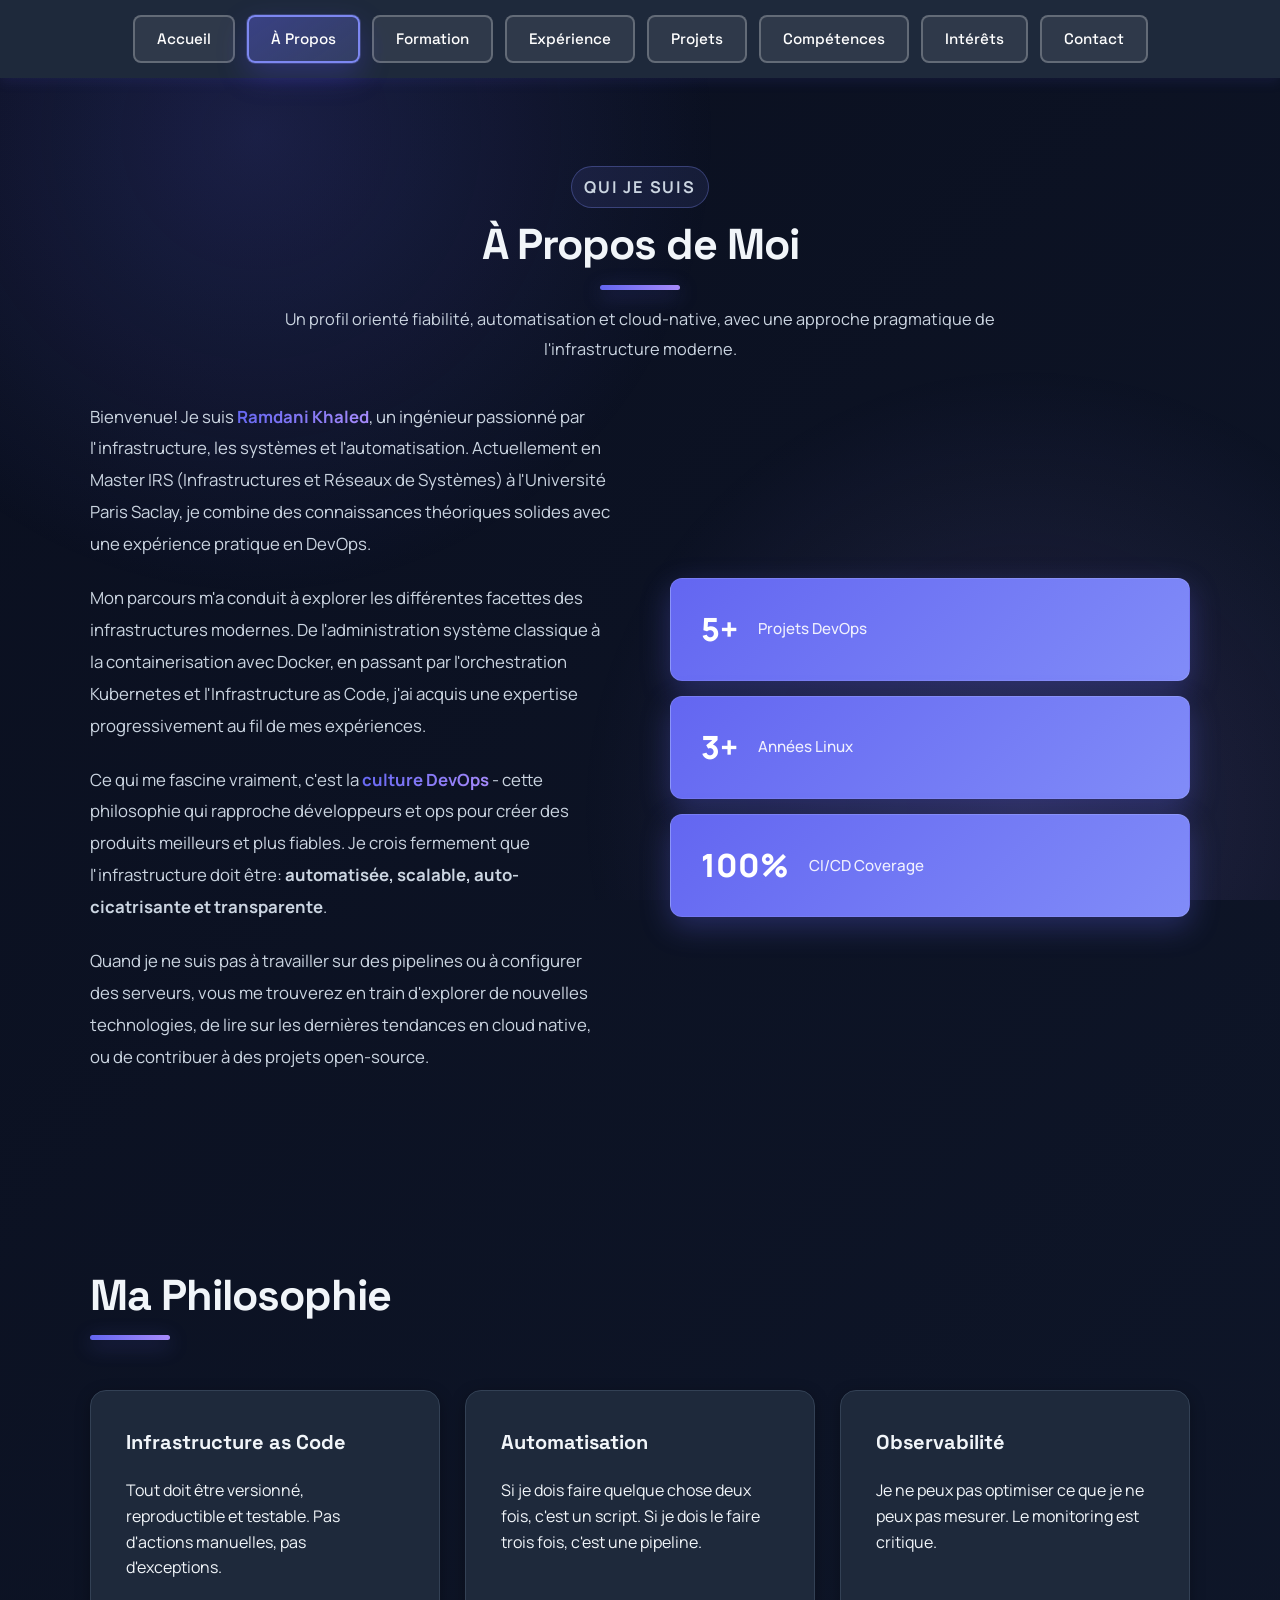
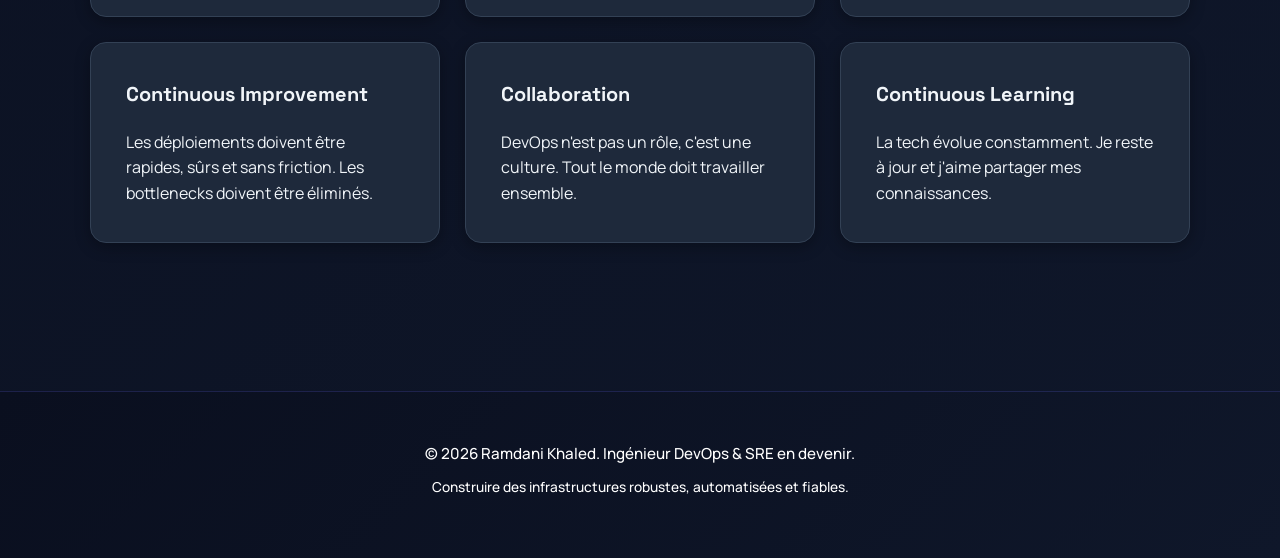
==== commit 787b3c17: "changes" ====
--- a/about.html
+++ b/about.html
@@ -16,13 +16,18 @@
             <a href="experience.html">Expérience</a>
             <a href="projects.html">Projets</a>
             <a href="skills.html">Compétences</a>
+            <a href="interests.html">Intérêts</a>
             <a href="contact.html">Contact</a>
         </nav>
     </header>
 
     <main class="container">
         <section id="about">
-            <h2>À Propos de Moi</h2>
+            <div class="page-intro">
+                <p class="page-kicker">Qui Je Suis</p>
+                <h2>À Propos de Moi</h2>
+                <p>Un profil orienté fiabilité, automatisation et cloud-native, avec une approche pragmatique de l'infrastructure moderne.</p>
+            </div>
             <div class="about-grid">
                 <div class="about-text">
                     <p>
@@ -54,27 +59,27 @@
             <h2>Ma Philosophie</h2>
             <div class="skills-grid">
                 <div class="skill-card">
-                    <h3>🎯 Infrastructure as Code</h3>
+                    <h3>Infrastructure as Code</h3>
                     <p>Tout doit être versionné, reproductible et testable. Pas d'actions manuelles, pas d'exceptions.</p>
                 </div>
                 <div class="skill-card">
-                    <h3>⚡ Automatisation</h3>
+                    <h3>Automatisation</h3>
                     <p>Si je dois faire quelque chose deux fois, c'est un script. Si je dois le faire trois fois, c'est une pipeline.</p>
                 </div>
                 <div class="skill-card">
-                    <h3>🔍 Observabilité</h3>
+                    <h3>Observabilité</h3>
                     <p>Je ne peux pas optimiser ce que je ne peux pas mesurer. Le monitoring est critique.</p>
                 </div>
                 <div class="skill-card">
-                    <h3>🚀 Continuous Improvement</h3>
+                    <h3>Continuous Improvement</h3>
                     <p>Les déploiements doivent être rapides, sûrs et sans friction. Les bottlenecks doivent être éliminés.</p>
                 </div>
                 <div class="skill-card">
-                    <h3>🤝 Collaboration</h3>
+                    <h3>Collaboration</h3>
                     <p>DevOps n'est pas un rôle, c'est une culture. Tout le monde doit travailler ensemble.</p>
                 </div>
                 <div class="skill-card">
-                    <h3>📚 Continuous Learning</h3>
+                    <h3>Continuous Learning</h3>
                     <p>La tech évolue constamment. Je reste à jour et j'aime partager mes connaissances.</p>
                 </div>
             </div>
@@ -83,7 +88,7 @@
 
     <footer>
         <p>&copy; 2026 Ramdani Khaled. Ingénieur DevOps & SRE en devenir.</p>
-        <p style="margin-top: 10px; font-size: 0.9em;">Construire des infrastructures robustes, automatisées et fiables.</p>
+        <p class="footer-note">Construire des infrastructures robustes, automatisées et fiables.</p>
     </footer>
 
     <script src="script.js"></script>
--- a/styles.css
+++ b/styles.css
@@ -1,4 +1,4 @@
-@import url('https://fonts.googleapis.com/css2?family=Inter:wght@300;400;500;600;700;800&family=JetBrains+Mono:wght@400;600&display=swap');
+@import url('https://fonts.googleapis.com/css2?family=JetBrains+Mono:wght@400;600&family=Manrope:wght@400;500;600;700;800&family=Space+Grotesk:wght@500;600;700&display=swap');
 
 * {
     margin: 0;
@@ -26,11 +26,23 @@
 }
 
 body {
-    font-family: 'Inter', -apple-system, BlinkMacSystemFont, 'Segoe UI', sans-serif;
+    font-family: 'Manrope', -apple-system, BlinkMacSystemFont, 'Segoe UI', sans-serif;
     line-height: 1.6;
     color: var(--text-dark);
     background: linear-gradient(135deg, #0a0f1f 0%, #0f172a 100%);
     min-height: 100vh;
+    position: relative;
+}
+
+body::before {
+    content: '';
+    position: fixed;
+    inset: 0;
+    pointer-events: none;
+    background-image:
+        radial-gradient(circle at 20% 15%, rgba(99, 102, 241, 0.18) 0, rgba(99, 102, 241, 0) 36%),
+        radial-gradient(circle at 80% 90%, rgba(167, 139, 250, 0.14) 0, rgba(167, 139, 250, 0) 34%);
+    z-index: -1;
 }
 
 /* SCROLLBAR */
@@ -57,8 +69,11 @@
     color: white;
     padding: 15px 20px;
     text-align: center;
-    position: relative;
+    position: sticky;
+    top: 0;
+    z-index: 120;
     box-shadow: 0 4px 12px rgba(99, 102, 241, 0.1);
+    backdrop-filter: blur(12px);
 }
 
 nav {
@@ -81,6 +96,7 @@
 }
 
 nav a {
+    font-family: 'Space Grotesk', 'Manrope', sans-serif;
     color: white;
     text-decoration: none;
     padding: 10px 22px;
@@ -89,6 +105,7 @@
     transition: all 0.3s cubic-bezier(0.4, 0, 0.2, 1);
     font-size: 0.95em;
     font-weight: 500;
+    white-space: nowrap;
     backdrop-filter: blur(10px);
     background: rgba(255, 255, 255, 0.08);
 }
@@ -98,6 +115,16 @@
     border-color: rgba(255, 255, 255, 0.6);
     transform: translateY(-3px);
     box-shadow: 0 10px 25px rgba(0, 0, 0, 0.3);
+}
+
+nav a.nav-active {
+    border-color: rgba(129, 140, 248, 0.95);
+    background: linear-gradient(145deg, rgba(99, 102, 241, 0.4), rgba(129, 140, 248, 0.22));
+    box-shadow: 0 0 0 1px rgba(129, 140, 248, 0.25), 0 12px 30px rgba(79, 70, 229, 0.3);
+}
+
+nav a.nav-active:hover {
+    transform: translateY(-1px);
 }
 
 /* HAMBURGER MENU */
@@ -164,24 +191,178 @@
 
 /* LAYOUT */
 .container {
-    max-width: 1100px;
+    max-width: 1180px;
     margin: 0 auto;
     padding: 0 20px;
 }
 
 section {
-    padding: 80px 20px;
+    padding: clamp(54px, 7vw, 88px) 20px;
     background: transparent;
 }
 
 h2 {
-    font-size: 2.5em;
+    font-family: 'Space Grotesk', 'Manrope', sans-serif;
+    font-size: clamp(2em, 3.6vw, 2.7em);
     margin-bottom: 50px;
     color: #f1f5f9;
     position: relative;
     padding-bottom: 20px;
     font-weight: 800;
     letter-spacing: -1px;
+    line-height: 1.15;
+}
+
+h3,
+.btn,
+.skills-section-title {
+    font-family: 'Space Grotesk', 'Manrope', sans-serif;
+}
+
+.page-intro {
+    max-width: 780px;
+    margin: 0 auto 36px;
+    text-align: center;
+}
+
+.page-intro.page-intro-left {
+    margin-left: 0;
+    text-align: left;
+}
+
+.page-kicker {
+    display: inline-block;
+    margin-bottom: 12px;
+    padding: 5px 12px;
+    border-radius: 999px;
+    border: 1px solid rgba(129, 140, 248, 0.32);
+    background: rgba(129, 140, 248, 0.1);
+    color: var(--accent-light);
+    font-size: 0.74em;
+    letter-spacing: 0.11em;
+    text-transform: uppercase;
+    font-weight: 700;
+}
+
+.page-intro h2 {
+    margin-bottom: 14px;
+}
+
+.page-intro h2::after {
+    left: 50%;
+    transform: translateX(-50%);
+}
+
+.page-intro.page-intro-left h2::after {
+    left: 0;
+    transform: none;
+}
+
+.page-intro p {
+    color: var(--text-light);
+    font-size: 1.02em;
+    line-height: 1.85;
+}
+
+.content-panel {
+    max-width: 900px;
+    margin: 40px auto;
+    background: linear-gradient(155deg, rgba(30, 41, 59, 0.92), rgba(15, 23, 42, 0.92));
+    border: 1px solid var(--border);
+    border-radius: 18px;
+    padding: clamp(24px, 4vw, 40px);
+    box-shadow: 0 18px 50px rgba(2, 6, 23, 0.35);
+}
+
+.panel-text {
+    color: var(--text-light);
+    font-size: 1.03em;
+    line-height: 1.95;
+    margin-bottom: 20px;
+}
+
+.panel-text:last-child {
+    margin-bottom: 0;
+}
+
+.highlight-grid {
+    display: grid;
+    grid-template-columns: repeat(auto-fit, minmax(260px, 1fr));
+    gap: 20px;
+    margin-top: 34px;
+}
+
+.highlight-card {
+    background: linear-gradient(135deg, #312e81 0%, #4f46e5 100%);
+    color: white;
+    padding: 28px;
+    border-radius: 14px;
+    box-shadow: 0 14px 30px rgba(55, 48, 163, 0.32);
+}
+
+.highlight-card h3 {
+    margin-bottom: 12px;
+    font-size: 1.15em;
+}
+
+.highlight-card p {
+    opacity: 0.92;
+    line-height: 1.8;
+}
+
+/* INTERESTS PAGE */
+.interests-page {
+    padding-top: 70px;
+}
+
+.interests-grid {
+    display: grid;
+    grid-template-columns: repeat(auto-fit, minmax(250px, 1fr));
+    gap: 22px;
+}
+
+.interest-card {
+    border-radius: 18px;
+    padding: 26px;
+    border: 1px solid rgba(129, 140, 248, 0.24);
+    background: linear-gradient(155deg, rgba(30, 41, 59, 0.88), rgba(15, 23, 42, 0.9));
+    box-shadow: 0 18px 40px rgba(2, 6, 23, 0.3);
+    transition: transform 0.25s ease, border-color 0.25s ease, box-shadow 0.25s ease;
+}
+
+.interest-card:hover {
+    transform: translateY(-6px);
+    border-color: rgba(129, 140, 248, 0.5);
+    box-shadow: 0 22px 48px rgba(67, 56, 202, 0.28);
+}
+
+.interest-card h3 {
+    margin-bottom: 12px;
+    color: var(--text-dark);
+    font-size: 1.18em;
+}
+
+.interest-card p {
+    color: var(--text-light);
+    line-height: 1.8;
+    margin-bottom: 14px;
+}
+
+.interest-card span {
+    display: inline-block;
+    font-size: 0.8em;
+    letter-spacing: 0.04em;
+    color: var(--accent-light);
+    border: 1px solid rgba(129, 140, 248, 0.32);
+    border-radius: 999px;
+    padding: 5px 10px;
+    background: rgba(99, 102, 241, 0.08);
+}
+
+a:focus-visible,
+button:focus-visible {
+    outline: 2px solid var(--primary-light);
+    outline-offset: 3px;
 }
 
 h2::after {
@@ -405,11 +586,12 @@
 }
 
 .skill-card li::before {
-    content: '→';
-    color: var(--primary);
+    content: '';
+    width: 7px;
+    height: 7px;
+    border-radius: 50%;
+    background: var(--primary);
     margin-right: 12px;
-    font-weight: 700;
-    font-size: 1.1em;
     transition: all 0.2s ease;
 }
 
@@ -577,6 +759,18 @@
     justify-content: center;
     flex-wrap: wrap;
     margin-top: 40px;
+}
+
+.interests-preview-grid {
+    margin-top: 16px;
+}
+
+.contact-actions {
+    display: flex;
+    justify-content: center;
+    gap: 14px;
+    flex-wrap: wrap;
+    margin-bottom: 26px;
 }
 
 .btn {
@@ -803,6 +997,11 @@
     align-items: center;
 }
 
+#projectFilters.projects-controls {
+    margin-top: -12px;
+    margin-bottom: 30px;
+}
+
 .sort-btn, .filter-btn {
     padding: 10px 20px;
     background: transparent;
@@ -912,68 +1111,170 @@
 }
 
 /* CONTACT PAGE */
-.contact-grid {
+#contact.contact-page {
+    padding-top: 70px;
+}
+
+#contact.contact-page .contact-shell {
+    max-width: 980px;
+    margin: 0 auto;
+    padding: 42px;
+    border-radius: 30px;
+    border: 1px solid rgba(129, 140, 248, 0.24);
+    background:
+        radial-gradient(120% 140% at 8% 2%, rgba(99, 102, 241, 0.2) 0%, rgba(99, 102, 241, 0) 45%),
+        linear-gradient(160deg, rgba(30, 41, 59, 0.88), rgba(15, 23, 42, 0.92));
+    box-shadow: 0 28px 80px rgba(8, 12, 30, 0.55);
+    animation: contactAppear 0.6s ease-out;
+}
+
+#contact.contact-page .contact-intro {
+    text-align: center;
+    margin-bottom: 34px;
+}
+
+#contact.contact-page .contact-eyebrow {
+    display: inline-block;
+    margin-bottom: 14px;
+    padding: 6px 12px;
+    border-radius: 999px;
+    border: 1px solid rgba(129, 140, 248, 0.35);
+    background: rgba(129, 140, 248, 0.08);
+    color: var(--accent-light);
+    letter-spacing: 0.12em;
+    text-transform: uppercase;
+    font-size: 0.72em;
+    font-weight: 700;
+}
+
+#contact.contact-page h2 {
+    text-align: center;
+    margin-bottom: 12px;
+    padding-bottom: 0;
+}
+
+#contact.contact-page h2::after {
+    content: none;
+}
+
+#contact.contact-page .contact-intro > p:last-child {
+    max-width: 560px;
+    margin: 0 auto;
+    color: var(--text-light);
+}
+
+#contact.contact-page .contact-links {
     display: grid;
-    grid-template-columns: 1fr 1fr;
-    gap: 60px;
-    margin-bottom: 50px;
+    grid-template-columns: repeat(2, minmax(240px, 1fr));
+    gap: 18px;
+}
+
+#contact.contact-page .contact-link {
+    display: flex;
     align-items: center;
-}
-
-.contact-content h3 {
-    color: var(--text-dark);
-    font-size: 1.5em;
-    margin-bottom: 20px;
-}
-
-.contact-content p {
-    color: var(--text-light);
-    line-height: 1.9;
-    margin-bottom: 20px;
-    font-size: 0.98em;
-}
-
-.contact-links {
-    display: flex;
-    flex-direction: column;
-    gap: 15px;
-    margin-bottom: 40px;
-}
-
-.contact-link {
-    display: flex;
-    align-items: center;
-    gap: 20px;
-    padding: 20px;
-    background: var(--bg-card);
-    border-radius: 12px;
-    border: 1px solid var(--border);
-    transition: all 0.3s ease;
+    gap: 16px;
+    min-height: 96px;
+    padding: 18px;
+    border-radius: 20px;
     text-decoration: none;
     color: var(--text-dark);
-}
-
-.contact-link:hover {
-    border-color: var(--primary);
-    background: linear-gradient(135deg, rgba(99, 102, 241, 0.1) 0%, rgba(99, 102, 241, 0.05) 100%);
-    transform: translateX(10px);
-    box-shadow: 0 10px 30px rgba(99, 102, 241, 0.2);
-}
-
-.contact-link-icon {
-    font-size: 2em;
-}
-
-.contact-link-text h4 {
+    border: 1px solid rgba(129, 140, 248, 0.2);
+    background: linear-gradient(145deg, rgba(30, 41, 59, 0.65), rgba(15, 23, 42, 0.55));
+    box-shadow: inset 0 1px 0 rgba(255, 255, 255, 0.02);
+    transition: transform 0.25s ease, border-color 0.25s ease, box-shadow 0.25s ease, background 0.25s ease;
+}
+
+#contact.contact-page .contact-link:hover {
+    transform: translateY(-4px);
+    border-color: rgba(129, 140, 248, 0.52);
+    background: linear-gradient(145deg, rgba(51, 65, 85, 0.8), rgba(15, 23, 42, 0.8));
+    box-shadow: 0 14px 34px rgba(76, 83, 190, 0.28);
+}
+
+#contact.contact-page .contact-icon-wrap {
+    width: 62px;
+    height: 62px;
+    border-radius: 18px;
+    border: 1px solid rgba(148, 163, 184, 0.25);
+    background: linear-gradient(160deg, rgba(51, 65, 85, 0.5), rgba(15, 23, 42, 0.4));
+    display: flex;
+    align-items: center;
+    justify-content: center;
+    flex-shrink: 0;
+    transition: transform 0.25s ease, box-shadow 0.25s ease;
+}
+
+#contact.contact-page .contact-link:hover .contact-icon-wrap {
+    transform: translateY(-2px);
+    box-shadow: 0 10px 24px rgba(99, 102, 241, 0.35);
+}
+
+#contact.contact-page .contact-icon {
+    width: 36px;
+    height: 36px;
+    object-fit: contain;
+    display: block;
+}
+
+#contact.contact-page .contact-link-text h3 {
+    margin: 0;
     color: var(--text-dark);
-    margin-bottom: 5px;
-    font-size: 1.1em;
-}
-
-.contact-link-text p {
+    font-size: 1.02em;
+    font-weight: 700;
+}
+
+#contact.contact-page .contact-link-text p {
+    margin: 5px 0 0;
     color: var(--text-lighter);
     font-size: 0.9em;
-    margin: 0;
+}
+
+@keyframes contactAppear {
+    from {
+        opacity: 0;
+        transform: translateY(20px);
+    }
+    to {
+        opacity: 1;
+        transform: translateY(0);
+    }
+}
+
+@media (max-width: 860px) {
+    #contact.contact-page .contact-shell {
+        padding: 28px;
+        border-radius: 22px;
+    }
+
+    #contact.contact-page .contact-links {
+        grid-template-columns: 1fr;
+    }
+}
+
+@media (max-width: 560px) {
+    #contact.contact-page {
+        padding-top: 50px;
+    }
+
+    #contact.contact-page .contact-shell {
+        padding: 22px 16px;
+    }
+
+    #contact.contact-page .contact-link {
+        padding: 16px 14px;
+        min-height: 88px;
+    }
+
+    #contact.contact-page .contact-icon-wrap {
+        width: 54px;
+        height: 54px;
+        border-radius: 15px;
+    }
+
+    #contact.contact-page .contact-icon {
+        width: 32px;
+        height: 32px;
+    }
 }
 
 .contact-form {
@@ -1036,6 +1337,11 @@
     font-weight: 500;
 }
 
+.footer-note {
+    margin-top: 10px;
+    font-size: 0.9em;
+}
+
 footer a {
     color: var(--secondary);
     text-decoration: none;
@@ -1061,12 +1367,35 @@
         font-size: 0.9em;
     }
 
-    .hamburger {
-        display: flex;
-    }
-
-    nav:not(.mobile-nav) {
+    nav {
+        justify-content: flex-start;
+        flex-wrap: nowrap;
+        overflow-x: auto;
+        padding-bottom: 4px;
+        -ms-overflow-style: none;
+        scrollbar-width: none;
+    }
+
+    nav::-webkit-scrollbar {
         display: none;
+    }
+
+    nav a {
+        flex: 0 0 auto;
+        padding: 9px 16px;
+        font-size: 0.88em;
+    }
+
+    .interests-page {
+        padding-top: 50px;
+    }
+
+    .page-intro {
+        margin-bottom: 28px;
+    }
+
+    .page-intro p {
+        font-size: 0.98em;
     }
 
     .about-grid {
@@ -1075,7 +1404,7 @@
     }
 
     h2 {
-        font-size: 1.8em;
+        font-size: 1.85em;
         margin-bottom: 35px;
     }
 
@@ -1101,7 +1430,36 @@
     }
 
     header {
-        padding: 50px 20px 40px;
+        padding: 14px 14px 12px;
+    }
+
+    .modal {
+        backdrop-filter: blur(2px);
+    }
+
+    .modal-content {
+        box-shadow: 0 20px 42px rgba(0, 0, 0, 0.55);
+    }
+}
+
+@media (hover: none), (pointer: coarse) {
+    .project-card:hover,
+    .skill-card:hover,
+    .stat-box:hover,
+    .interest-card:hover,
+    #contact.contact-page .contact-link:hover {
+        transform: none;
+    }
+}
+
+@media (prefers-reduced-motion: reduce) {
+    *,
+    *::before,
+    *::after {
+        animation-duration: 0.01ms !important;
+        animation-iteration-count: 1 !important;
+        transition-duration: 0.01ms !important;
+        scroll-behavior: auto !important;
     }
 }
 
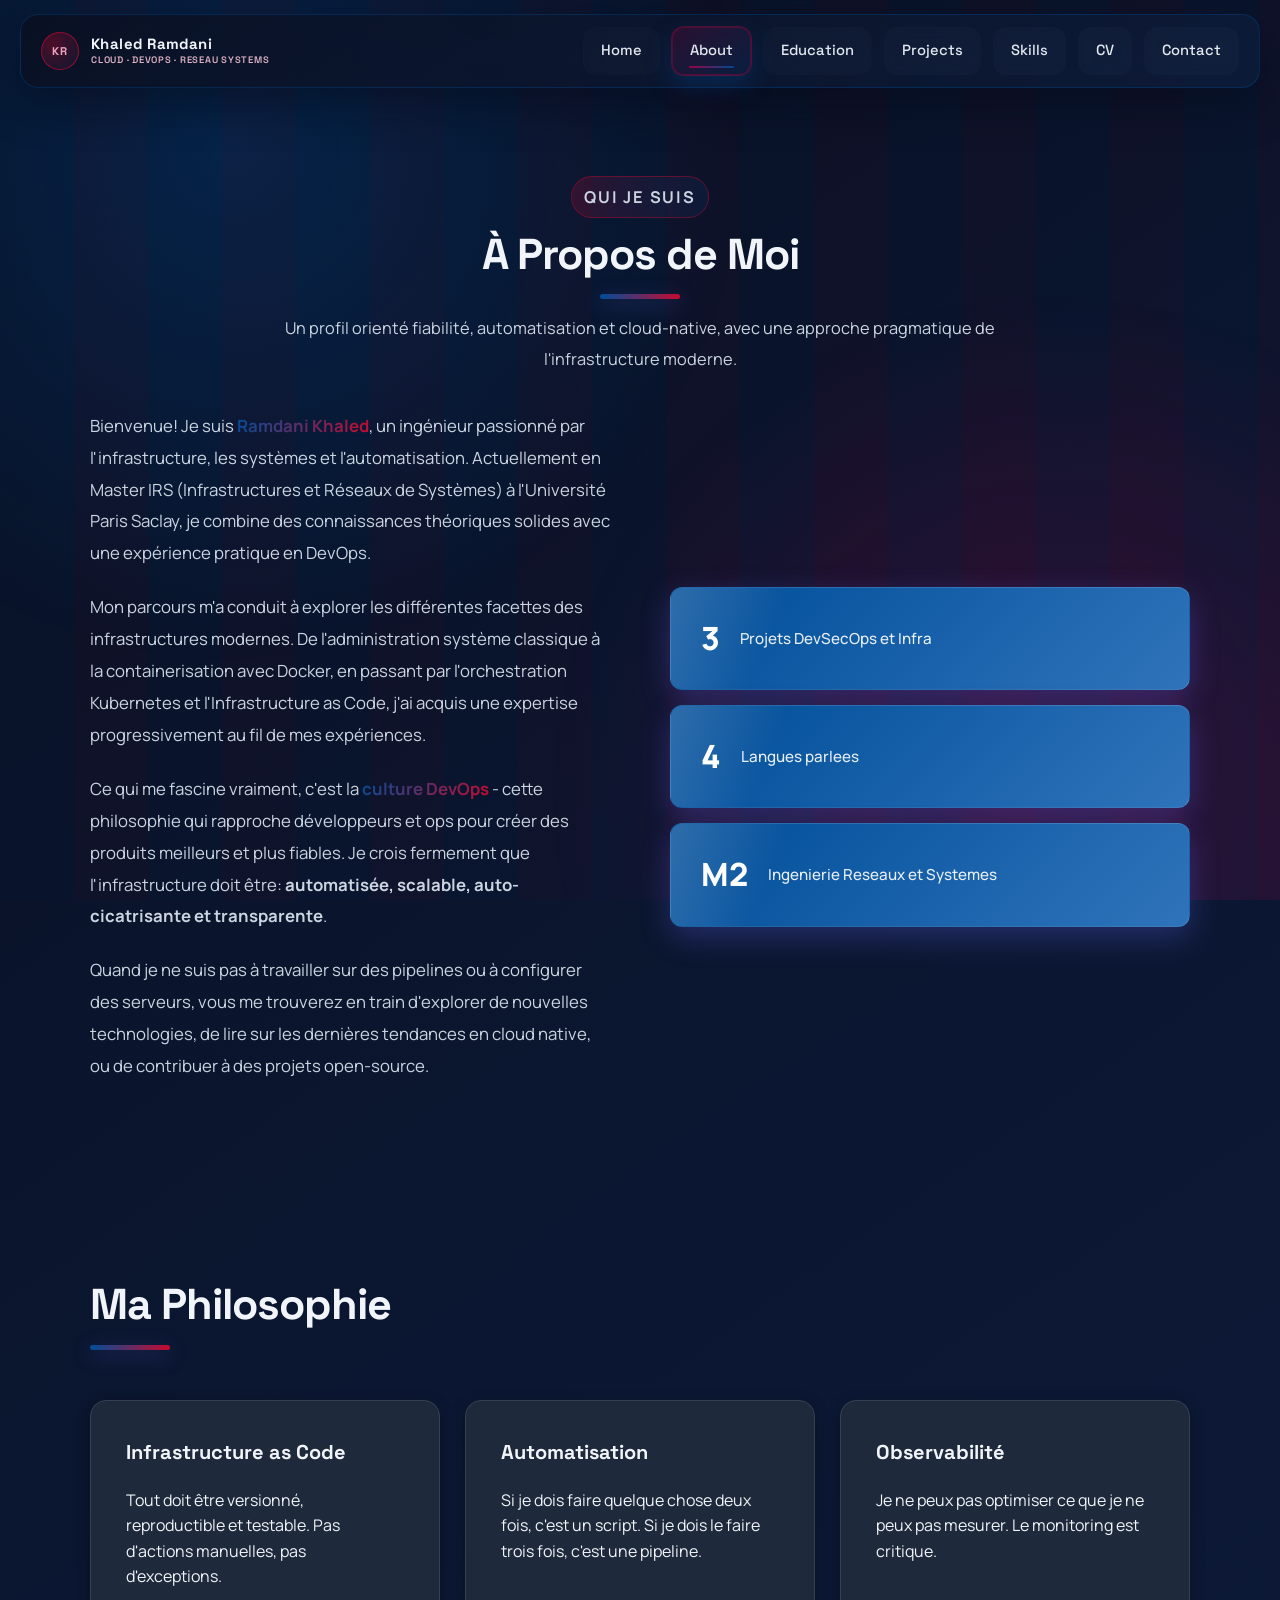
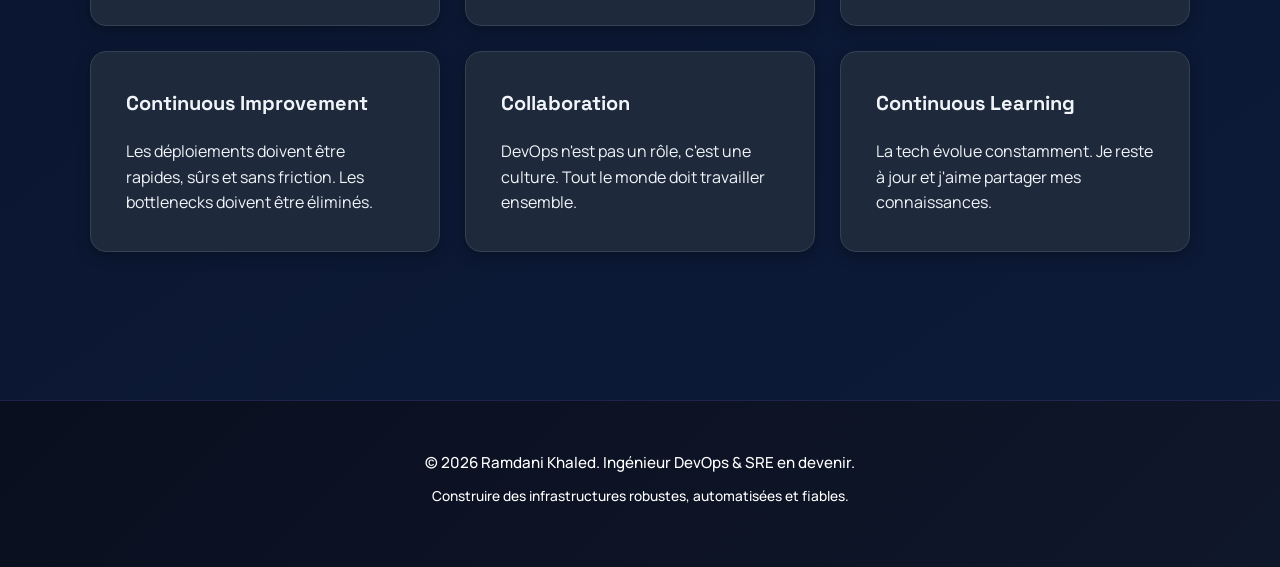
==== commit b460e52c: "changes" ====
--- a/about.html
+++ b/about.html
@@ -10,13 +10,12 @@
 <body>
     <header>
         <nav>
-            <a href="index.html">Accueil</a>
-            <a href="about.html">À Propos</a>
-            <a href="education.html">Formation</a>
-            <a href="experience.html">Expérience</a>
-            <a href="projects.html">Projets</a>
-            <a href="skills.html">Compétences</a>
-            <a href="interests.html">Intérêts</a>
+            <a href="index.html">Home</a>
+            <a href="about.html">About</a>
+            <a href="education.html">Education</a>
+            <a href="projects.html">Projects</a>
+            <a href="skills.html">Skills</a>
+            <a href="cv.html">CV</a>
             <a href="contact.html">Contact</a>
         </nav>
     </header>
--- a/styles.css
+++ b/styles.css
@@ -7,12 +7,14 @@
 }
 
 :root {
-    --primary: #6366f1;
-    --primary-light: #818cf8;
-    --primary-dark: #4f46e5;
-    --secondary: #a78bfa;
-    --accent: #c7d2fe;
-    --accent-light: #ddd6fe;
+    --primary: #004d98;
+    --primary-light: #2f74bb;
+    --primary-dark: #003b73;
+    --secondary: #c70a2f;
+    --barca-blue-rgb: 0, 77, 152;
+    --barca-red-rgb: 199, 10, 47;
+    --accent: #ff8aa8;
+    --accent-light: #ffc2d0;
     --text-dark: #f1f5f9;
     --text-light: #cbd5e1;
     --text-lighter: #94a3b8;
@@ -29,7 +31,7 @@
     font-family: 'Manrope', -apple-system, BlinkMacSystemFont, 'Segoe UI', sans-serif;
     line-height: 1.6;
     color: var(--text-dark);
-    background: linear-gradient(135deg, #0a0f1f 0%, #0f172a 100%);
+    background: linear-gradient(145deg, #090f21 0%, #0b1732 55%, #0d1a38 100%);
     min-height: 100vh;
     position: relative;
 }
@@ -40,8 +42,24 @@
     inset: 0;
     pointer-events: none;
     background-image:
-        radial-gradient(circle at 20% 15%, rgba(99, 102, 241, 0.18) 0, rgba(99, 102, 241, 0) 36%),
-        radial-gradient(circle at 80% 90%, rgba(167, 139, 250, 0.14) 0, rgba(167, 139, 250, 0) 34%);
+        radial-gradient(circle at 18% 16%, rgba(0, 77, 152, 0.3) 0, rgba(0, 77, 152, 0) 40%),
+        radial-gradient(circle at 82% 88%, rgba(165, 0, 68, 0.26) 0, rgba(165, 0, 68, 0) 38%);
+    z-index: -1;
+}
+
+body::after {
+    content: '';
+    position: fixed;
+    inset: 0;
+    pointer-events: none;
+    background-image:
+        repeating-linear-gradient(
+            90deg,
+            rgba(var(--barca-blue-rgb), 0.14) 0 74px,
+            rgba(var(--barca-red-rgb), 0.14) 74px 148px
+        );
+    background-size: 148px 100%;
+    opacity: 0.2;
     z-index: -1;
 }
 
@@ -65,22 +83,93 @@
 
 /* HEADER */
 header {
-    background: var(--bg-card);
-    color: white;
-    padding: 15px 20px;
-    text-align: center;
+    max-width: 1240px;
+    margin: 14px auto 0;
+    padding: 12px 20px;
+    border-radius: 18px;
+    border: 1px solid rgba(var(--barca-blue-rgb), 0.36);
+    background: linear-gradient(145deg, rgba(10, 16, 34, 0.9), rgba(13, 29, 59, 0.78));
+    display: flex;
+    align-items: center;
+    justify-content: space-between;
+    gap: 18px;
     position: sticky;
-    top: 0;
+    top: 8px;
     z-index: 120;
-    box-shadow: 0 4px 12px rgba(99, 102, 241, 0.1);
-    backdrop-filter: blur(12px);
+    box-shadow: 0 16px 44px rgba(5, 8, 22, 0.48);
+    backdrop-filter: blur(14px);
+}
+
+header.header-compact {
+    background: linear-gradient(145deg, rgba(8, 12, 24, 0.95), rgba(12, 28, 56, 0.88));
+    border-color: rgba(var(--barca-red-rgb), 0.4);
+    box-shadow: 0 12px 30px rgba(2, 6, 23, 0.52);
+}
+
+.site-brand {
+    text-decoration: none;
+    display: inline-flex;
+    align-items: center;
+    gap: 12px;
+    color: #e2e8f0;
+    font-family: 'Space Grotesk', 'Manrope', sans-serif;
+    font-weight: 700;
+    font-size: 0.95em;
+}
+
+.site-brand-badge {
+    width: 38px;
+    height: 38px;
+    border-radius: 50%;
+    border: 1px solid rgba(var(--barca-red-rgb), 0.7);
+    background: radial-gradient(circle at 30% 30%, rgba(var(--barca-red-rgb), 0.36), rgba(19, 32, 62, 0.42));
+    display: inline-flex;
+    align-items: center;
+    justify-content: center;
+    color: #f0a2c0;
+    font-weight: 800;
+    font-size: 0.74em;
+    letter-spacing: 0.06em;
+    transition: transform 0.25s ease, box-shadow 0.25s ease, border-color 0.25s ease;
+}
+
+.site-brand:hover .site-brand-badge {
+    transform: translateY(-1px) scale(1.04);
+    border-color: rgba(var(--barca-blue-rgb), 0.9);
+    box-shadow:
+        0 0 0 2px rgba(var(--barca-red-rgb), 0.22),
+        0 0 18px rgba(var(--barca-blue-rgb), 0.32),
+        0 0 22px rgba(var(--barca-red-rgb), 0.22);
+}
+
+.site-brand-text {
+    display: flex;
+    flex-direction: column;
+    line-height: 1.1;
+}
+
+.site-brand-name {
+    font-size: 0.98em;
+    font-weight: 700;
+    letter-spacing: 0.03em;
+    color: #f1f5f9;
+}
+
+.site-brand-role {
+    margin-top: 3px;
+    font-size: 0.62em;
+    font-weight: 600;
+    letter-spacing: 0.08em;
+    color: rgba(248, 197, 216, 0.9);
+    text-transform: uppercase;
 }
 
 nav {
     display: flex;
+    align-items: center;
     gap: 12px;
-    justify-content: center;
-    flex-wrap: wrap;
+    justify-content: flex-end;
+    flex-wrap: nowrap;
     animation: slideUp 0.8s ease-out 0.2s both;
 }
 
@@ -97,58 +186,84 @@
 
 nav a {
     font-family: 'Space Grotesk', 'Manrope', sans-serif;
-    color: white;
+    color: #e2e8f0;
     text-decoration: none;
-    padding: 10px 22px;
-    border: 2px solid rgba(255, 255, 255, 0.25);
-    border-radius: 8px;
+    padding: 11px 17px;
+    border: 1px solid transparent;
+    border-radius: 12px;
     transition: all 0.3s cubic-bezier(0.4, 0, 0.2, 1);
-    font-size: 0.95em;
+    font-size: 0.92em;
     font-weight: 500;
     white-space: nowrap;
-    backdrop-filter: blur(10px);
-    background: rgba(255, 255, 255, 0.08);
+    display: inline-flex;
+    align-items: center;
+    gap: 8px;
+    backdrop-filter: blur(8px);
+    background: rgba(255, 255, 255, 0.02);
+    position: relative;
 }
 
 nav a:hover {
-    background: rgba(255, 255, 255, 0.15);
-    border-color: rgba(255, 255, 255, 0.6);
-    transform: translateY(-3px);
-    box-shadow: 0 10px 25px rgba(0, 0, 0, 0.3);
+    border-color: rgba(165, 0, 68, 0.32);
+    background: rgba(165, 0, 68, 0.1);
+    transform: translateY(-2px);
+    box-shadow: 0 8px 22px rgba(var(--barca-blue-rgb), 0.34);
 }
 
 nav a.nav-active {
-    border-color: rgba(129, 140, 248, 0.95);
-    background: linear-gradient(145deg, rgba(99, 102, 241, 0.4), rgba(129, 140, 248, 0.22));
-    box-shadow: 0 0 0 1px rgba(129, 140, 248, 0.25), 0 12px 30px rgba(79, 70, 229, 0.3);
+    border-color: rgba(165, 0, 68, 0.42);
+    background: linear-gradient(145deg, rgba(165, 0, 68, 0.2), rgba(0, 77, 152, 0.16));
+    box-shadow: 0 0 0 1px rgba(var(--barca-red-rgb), 0.32), 0 10px 24px rgba(var(--barca-blue-rgb), 0.34);
 }
 
 nav a.nav-active:hover {
     transform: translateY(-1px);
+}
+
+nav a::after {
+    content: '';
+    position: absolute;
+    left: 16px;
+    right: 16px;
+    bottom: 6px;
+    height: 2px;
+    border-radius: 2px;
+    background: linear-gradient(90deg, rgba(165, 0, 68, 0.92), rgba(0, 77, 152, 0.92));
+    transform: scaleX(0);
+    transform-origin: center;
+    transition: transform 0.25s ease;
+}
+
+nav a.nav-active::after {
+    transform: scaleX(1);
 }
 
 /* HAMBURGER MENU */
 .hamburger {
     display: none;
-    flex-direction: column;
+    align-items: center;
+    justify-content: center;
     cursor: pointer;
-    gap: 6px;
-    background: none;
-    border: none;
-    padding: 10px;
-    z-index: 1001;
+    gap: 0;
+    background: rgba(0, 77, 152, 0.12);
+    border: 1px solid rgba(129, 140, 248, 0.35);
+    border-radius: 50%;
+    width: 44px;
+    height: 44px;
+    z-index: 140;
 }
 
 .hamburger span {
-    width: 28px;
-    height: 3px;
+    width: 20px;
+    height: 2px;
     background: white;
-    border-radius: 3px;
-    transition: all 0.3s ease;
+    border-radius: 2px;
+    transition: all 0.28s ease;
+    position: absolute;
 }
 
 .hamburger.active span:nth-child(1) {
-    transform: rotate(45deg) translate(10px, 10px);
+    transform: rotate(45deg);
 }
 
 .hamburger.active span:nth-child(2) {
@@ -156,37 +271,238 @@
 }
 
 .hamburger.active span:nth-child(3) {
-    transform: rotate(-45deg) translate(7px, -7px);
-}
-
-nav.mobile-nav {
-    position: fixed;
-    top: 0;
-    left: 0;
+    transform: rotate(-45deg);
+}
+
+/* HOME HERO */
+.hero-home {
+    padding-top: clamp(44px, 6vw, 74px);
+}
+
+.hero-grid {
+    display: grid;
+    grid-template-columns: 1.2fr 1fr;
+    gap: 40px;
+    align-items: center;
+}
+
+.hero-pill {
+    display: inline-flex;
+    align-items: center;
+    gap: 10px;
+    border: 1px solid rgba(165, 0, 68, 0.45);
+    border-radius: 999px;
+    padding: 7px 14px;
+    color: #f0a2c0;
+    background: linear-gradient(90deg, rgba(var(--barca-red-rgb), 0.24), rgba(var(--barca-blue-rgb), 0.12));
+    font-size: 0.84em;
+    margin-bottom: 20px;
+}
+
+.hero-pill::before {
+    content: '';
+    width: 8px;
+    height: 8px;
+    border-radius: 50%;
+    background: #34d399;
+    box-shadow: 0 0 0 5px rgba(52, 211, 153, 0.16);
+}
+
+.hero-title {
+    font-family: 'Space Grotesk', 'Manrope', sans-serif;
+    font-size: clamp(2.5rem, 6vw, 4.5rem);
+    line-height: 1;
+    margin: 0 0 12px;
+    letter-spacing: -0.05em;
+}
+
+.hero-title span {
+    color: #f0a2c0;
+}
+
+.hero-role {
+    color: #f5bfd3;
+    font-size: clamp(1.2rem, 2.8vw, 2rem);
+    margin: 0 0 18px;
+    font-weight: 700;
+}
+
+.hero-summary {
+    max-width: 620px;
+    color: var(--text-light);
+    line-height: 1.9;
+    font-size: 1.03em;
+    margin-bottom: 24px;
+}
+
+.hero-copy {
+    max-width: 680px;
+}
+
+.hero-actions {
+    display: flex;
+    flex-wrap: wrap;
+    gap: 12px;
+}
+
+.hero-visual {
+    border-radius: 30px;
+    border: 1px solid rgba(var(--barca-blue-rgb), 0.4);
+    min-height: 360px;
+    display: flex;
+    align-items: center;
+    justify-content: center;
+    background:
+        radial-gradient(circle at 70% 10%, rgba(var(--barca-red-rgb), 0.3), rgba(var(--barca-red-rgb), 0) 40%),
+        linear-gradient(170deg, rgba(var(--barca-blue-rgb), 0.45), rgba(15, 23, 42, 0.9));
+    box-shadow: inset 0 0 0 1px rgba(255, 255, 255, 0.03), 0 24px 60px rgba(3, 8, 25, 0.5);
+}
+
+.code-window {
+    width: min(92%, 460px);
+    border-radius: 22px;
+    border: 1px solid rgba(var(--barca-red-rgb), 0.44);
+    background: linear-gradient(165deg, rgba(var(--barca-blue-rgb), 0.44), rgba(var(--barca-red-rgb), 0.3));
+    padding: 18px 20px 22px;
+}
+
+.code-window > span {
+    display: inline-block;
+    width: 11px;
+    height: 11px;
+    border-radius: 50%;
+    margin-right: 7px;
+    background: rgba(241, 245, 249, 0.65);
+}
+
+.code-window .code-lines {
+    margin-top: 18px;
+    display: grid;
+    gap: 10px;
+}
+
+.code-window .code-lines p {
+    margin: 0;
+    border-radius: 8px;
+    padding: 8px 10px;
+    color: rgba(226, 232, 240, 0.92);
+    background: rgba(15, 23, 42, 0.34);
+    font-family: 'JetBrains Mono', monospace;
+    font-size: 0.84em;
+}
+
+.home-details {
+    margin-top: 54px;
+}
+
+.social-strip {
+    margin-top: 52px;
+    border: 1px solid rgba(var(--barca-blue-rgb), 0.36);
+    border-radius: 24px;
+    padding: 28px 20px 34px;
+    background:
+        repeating-linear-gradient(90deg, rgba(var(--barca-blue-rgb), 0.18) 0 82px, rgba(var(--barca-red-rgb), 0.18) 82px 164px),
+        linear-gradient(160deg, rgba(18, 23, 46, 0.86), rgba(10, 15, 31, 0.92));
+    text-align: center;
+}
+
+.social-strip-title {
+    margin: 0;
+    color: rgba(248, 197, 216, 0.96);
+    letter-spacing: 0.34em;
+    font-size: 0.84em;
+    font-weight: 700;
+}
+
+.social-strip-links {
+    margin-top: 20px;
+    display: flex;
+    align-items: center;
+    justify-content: center;
+    flex-wrap: wrap;
+    gap: 16px;
+}
+
+.social-strip-links a {
+    width: 76px;
+    height: 76px;
+    border-radius: 50%;
+    border: 2px solid rgba(165, 0, 68, 0.4);
+    background: rgba(30, 41, 59, 0.34);
+    display: inline-flex;
+    align-items: center;
+    justify-content: center;
+    transition: transform 0.25s ease, box-shadow 0.25s ease, border-color 0.25s ease;
+}
+
+.social-strip-links a:hover {
+    transform: translateY(-4px);
+    border-color: rgba(248, 197, 216, 0.8);
+    box-shadow: 0 16px 30px rgba(0, 77, 152, 0.3);
+}
+
+.social-strip-links img {
+    width: 30px;
+    height: 30px;
+    object-fit: contain;
+}
+
+/* CV PAGE */
+.cv-page {
+    padding-top: 62px;
+}
+
+.cv-layout {
+    display: grid;
+    gap: 24px;
+}
+
+.cv-panel {
+    border: 1px solid rgba(var(--barca-blue-rgb), 0.34);
+    border-radius: 22px;
+    padding: 20px;
+    background: linear-gradient(160deg, rgba(18, 23, 46, 0.8), rgba(10, 15, 31, 0.9));
+    box-shadow: 0 22px 52px rgba(2, 6, 23, 0.38);
+}
+
+.cv-actions {
+    display: flex;
+    flex-wrap: wrap;
+    gap: 10px;
+    margin-bottom: 14px;
+}
+
+.cv-embed {
     width: 100%;
-    height: 100vh;
-    background: rgba(15, 23, 42, 0.98);
-    flex-direction: column;
-    justify-content: flex-start;
-    padding-top: 100px;
-    padding-left: 30px;
-    gap: 15px;
-    z-index: 1000;
-    max-height: 0;
-    overflow: hidden;
-    transition: max-height 0.3s ease;
-}
-
-nav.mobile-nav.active {
-    max-height: 100vh;
-}
-
-nav.mobile-nav a {
+    min-height: 78vh;
+    border: 1px solid rgba(148, 163, 184, 0.28);
+    border-radius: 14px;
+    background: rgba(15, 23, 42, 0.72);
+}
+
+.cv-preview-note {
+    color: var(--text-light);
+    margin-bottom: 12px;
+}
+
+.btn.is-disabled {
+    opacity: 0.72;
+    cursor: not-allowed;
+    pointer-events: none;
+}
+
+.cv-placeholder-note {
+    color: var(--text-light);
+    margin-bottom: 12px;
+    line-height: 1.8;
+}
+
+.cv-web-slot {
     width: 100%;
-    max-width: 300px;
-    padding: 15px 20px;
-    font-size: 1.1em;
-    display: block;
+    min-height: 420px;
+    border: 1px dashed rgba(var(--barca-red-rgb), 0.5);
+    border-radius: 14px;
+    background: rgba(15, 23, 42, 0.5);
 }
 
 /* LAYOUT */
@@ -235,8 +551,8 @@
     margin-bottom: 12px;
     padding: 5px 12px;
     border-radius: 999px;
-    border: 1px solid rgba(129, 140, 248, 0.32);
-    background: rgba(129, 140, 248, 0.1);
+    border: 1px solid rgba(var(--barca-red-rgb), 0.42);
+    background: linear-gradient(90deg, rgba(var(--barca-red-rgb), 0.2), rgba(var(--barca-blue-rgb), 0.14));
     color: var(--accent-light);
     font-size: 0.74em;
     letter-spacing: 0.11em;
@@ -293,11 +609,11 @@
 }
 
 .highlight-card {
-    background: linear-gradient(135deg, #312e81 0%, #4f46e5 100%);
+    background: linear-gradient(135deg, #003b73 0%, #a50044 100%);
     color: white;
     padding: 28px;
     border-radius: 14px;
-    box-shadow: 0 14px 30px rgba(55, 48, 163, 0.32);
+    box-shadow: 0 14px 30px rgba(0, 41, 86, 0.34);
 }
 
 .highlight-card h3 {
@@ -327,13 +643,47 @@
     border: 1px solid rgba(129, 140, 248, 0.24);
     background: linear-gradient(155deg, rgba(30, 41, 59, 0.88), rgba(15, 23, 42, 0.9));
     box-shadow: 0 18px 40px rgba(2, 6, 23, 0.3);
-    transition: transform 0.25s ease, border-color 0.25s ease, box-shadow 0.25s ease;
+    transition: transform 0.35s ease, border-color 0.35s ease, box-shadow 0.35s ease;
+    position: relative;
+    overflow: hidden;
+}
+
+.interest-card::before {
+    content: '';
+    position: absolute;
+    inset: -1px;
+    border-radius: inherit;
+    border: 1px solid rgba(var(--barca-red-rgb), 0.22);
+    opacity: 0;
+    transition: opacity 0.3s ease;
+    pointer-events: none;
+}
+
+.interest-card::after {
+    content: '';
+    position: absolute;
+    top: -120%;
+    left: -35%;
+    width: 70%;
+    height: 260%;
+    transform: rotate(22deg);
+    background: linear-gradient(90deg, rgba(255, 255, 255, 0), rgba(248, 250, 252, 0.14), rgba(255, 255, 255, 0));
+    transition: transform 0.6s ease;
+    pointer-events: none;
 }
 
 .interest-card:hover {
-    transform: translateY(-6px);
-    border-color: rgba(129, 140, 248, 0.5);
-    box-shadow: 0 22px 48px rgba(67, 56, 202, 0.28);
+    transform: translateY(-8px) scale(1.01);
+    border-color: rgba(var(--barca-blue-rgb), 0.56);
+    box-shadow: 0 24px 52px rgba(var(--barca-blue-rgb), 0.25), 0 10px 24px rgba(var(--barca-red-rgb), 0.2);
+}
+
+.interest-card:hover::before {
+    opacity: 1;
+}
+
+.interest-card:hover::after {
+    transform: translateX(220%) rotate(22deg);
 }
 
 .interest-card h3 {
@@ -416,13 +766,33 @@
     align-items: center;
     gap: 20px;
     box-shadow: 0 10px 30px rgba(99, 102, 241, 0.3);
-    transition: all 0.3s cubic-bezier(0.4, 0, 0.2, 1);
+    transition: transform 0.35s ease, box-shadow 0.35s ease, filter 0.35s ease;
     border: 1px solid rgba(255, 255, 255, 0.1);
+    position: relative;
+    overflow: hidden;
+}
+
+.stat-box::after {
+    content: '';
+    position: absolute;
+    top: -120%;
+    left: -30%;
+    width: 50%;
+    height: 260%;
+    transform: rotate(22deg);
+    background: linear-gradient(90deg, rgba(255, 255, 255, 0), rgba(248, 250, 252, 0.22), rgba(255, 255, 255, 0));
+    transition: transform 0.65s ease;
+    pointer-events: none;
 }
 
 .stat-box:hover {
-    transform: translateX(10px);
-    box-shadow: 0 15px 40px rgba(99, 102, 241, 0.4);
+    transform: translateX(8px) translateY(-2px);
+    box-shadow: 0 18px 42px rgba(var(--barca-blue-rgb), 0.35), 0 6px 18px rgba(var(--barca-red-rgb), 0.25);
+    filter: saturate(1.08);
+}
+
+.stat-box:hover::after {
+    transform: translateX(260%) rotate(22deg);
 }
 
 .stat-box .number {
@@ -528,10 +898,11 @@
     padding: 35px;
     border-radius: 16px;
     border: 1px solid var(--border);
-    transition: all 0.3s cubic-bezier(0.4, 0, 0.2, 1);
+    transition: transform 0.35s ease, box-shadow 0.35s ease, border-color 0.35s ease;
     position: relative;
     overflow: hidden;
     box-shadow: 0 4px 15px rgba(0, 0, 0, 0.3);
+    isolation: isolate;
 }
 
 .skill-card::before {
@@ -546,14 +917,29 @@
     transition: all 0.5s ease;
 }
 
+.skill-card::after {
+    content: '';
+    position: absolute;
+    inset: 0;
+    border-radius: inherit;
+    border: 1px solid rgba(var(--barca-red-rgb), 0.2);
+    opacity: 0;
+    transition: opacity 0.3s ease;
+    pointer-events: none;
+}
+
 .skill-card:hover {
-    transform: translateY(-10px);
-    box-shadow: 0 20px 50px rgba(99, 102, 241, 0.2);
-    border-color: var(--primary);
+    transform: translateY(-10px) scale(1.01);
+    box-shadow: 0 24px 56px rgba(var(--barca-blue-rgb), 0.24), 0 10px 24px rgba(var(--barca-red-rgb), 0.2);
+    border-color: rgba(var(--barca-blue-rgb), 0.7);
 }
 
 .skill-card:hover::before {
-    opacity: 0.05;
+    opacity: 0.11;
+}
+
+.skill-card:hover::after {
+    opacity: 1;
 }
 
 .skill-card h3 {
@@ -611,11 +997,26 @@
     border-radius: 16px;
     overflow: hidden;
     box-shadow: 0 8px 25px rgba(0, 0, 0, 0.4);
-    transition: all 0.3s cubic-bezier(0.4, 0, 0.2, 1);
+    transition: transform 0.35s ease, box-shadow 0.35s ease, border-color 0.35s ease;
     border: 1px solid var(--border);
     position: relative;
     display: flex;
     flex-direction: column;
+    isolation: isolate;
+}
+
+.project-card::before {
+    content: '';
+    position: absolute;
+    top: -120%;
+    left: -28%;
+    width: 52%;
+    height: 260%;
+    transform: rotate(22deg);
+    background: linear-gradient(90deg, rgba(255, 255, 255, 0), rgba(248, 250, 252, 0.18), rgba(255, 255, 255, 0));
+    transition: transform 0.72s ease;
+    pointer-events: none;
+    z-index: 3;
 }
 
 .project-card::after {
@@ -629,19 +1030,25 @@
     transform: scaleX(0);
     transform-origin: left;
     transition: transform 0.4s cubic-bezier(0.4, 0, 0.2, 1);
+    z-index: 2;
 }
 
 .project-card:hover::after {
     transform: scaleX(1);
 }
 
+.project-card:hover::before {
+    transform: translateX(290%) rotate(22deg);
+}
+
 .project-card:hover {
-    transform: translateY(-15px);
-    box-shadow: 0 25px 60px rgba(99, 102, 241, 0.25);
+    transform: translateY(-12px) scale(1.01);
+    border-color: rgba(var(--barca-blue-rgb), 0.72);
+    box-shadow: 0 28px 62px rgba(var(--barca-blue-rgb), 0.25), 0 14px 34px rgba(var(--barca-red-rgb), 0.2);
 }
 
 .project-header {
-    background: linear-gradient(135deg, #312e81 0%, #4f46e5 100%);
+    background: linear-gradient(135deg, #003b73 0%, #a50044 100%);
     color: white;
     padding: 30px;
     min-height: 140px;
@@ -667,6 +1074,11 @@
     font-weight: 700;
     position: relative;
     z-index: 1;
+    transition: transform 0.28s ease;
+}
+
+.project-card:hover .project-header h3 {
+    transform: translateY(-2px);
 }
 
 .project-content {
@@ -774,46 +1186,60 @@
 }
 
 .btn {
-    padding: 14px 36px;
+    padding: 13px 30px;
     border-radius: 10px;
     text-decoration: none;
-    font-weight: 700;
+    font-weight: 600;
     transition: all 0.3s cubic-bezier(0.4, 0, 0.2, 1);
-    border: none;
+    border: 1px solid transparent;
     cursor: pointer;
-    font-size: 1em;
+    font-size: 0.97em;
     letter-spacing: 0.3px;
     display: inline-flex;
     align-items: center;
     gap: 8px;
-    box-shadow: 0 8px 25px rgba(0, 0, 0, 0.3);
+    box-shadow: 0 6px 18px rgba(0, 0, 0, 0.24);
 }
 
 .btn-primary {
-    background: linear-gradient(135deg, var(--primary) 0%, var(--primary-light) 100%);
+    border-color: rgba(129, 140, 248, 0.45);
+    background: linear-gradient(135deg, #004d98 0%, #2f74bb 100%);
     color: white;
 }
 
 .btn-primary:hover {
-    transform: translateY(-4px);
-    box-shadow: 0 15px 40px rgba(99, 102, 241, 0.4);
+    transform: translateY(-2px);
+    box-shadow: 0 12px 28px rgba(99, 102, 241, 0.34);
 }
 
 .btn-primary:active {
+    transform: translateY(-1px);
+}
+
+.btn-secondary {
+    border: 1px solid rgba(129, 140, 248, 0.5);
+    color: var(--accent-light);
+    background: rgba(99, 102, 241, 0.08);
+}
+
+.btn-secondary:hover {
+    border-color: rgba(129, 140, 248, 0.9);
+    background: rgba(99, 102, 241, 0.2);
+    color: white;
     transform: translateY(-2px);
-}
-
-.btn-secondary {
-    border: 2.5px solid var(--primary);
-    color: var(--primary);
-    background: transparent;
-}
-
-.btn-secondary:hover {
-    background: var(--primary);
-    color: white;
-    transform: translateY(-4px);
-    box-shadow: 0 15px 40px rgba(99, 102, 241, 0.4);
+    box-shadow: 0 12px 30px rgba(99, 102, 241, 0.24);
+}
+
+/* REVEAL MOTION */
+.reveal {
+    opacity: 0;
+    transform: translateY(12px);
+    transition: opacity 0.28s ease, transform 0.28s ease;
+}
+
+.reveal.is-visible {
+    opacity: 1;
+    transform: translateY(0);
 }
 
 /* PROJECT MODAL */
@@ -879,7 +1305,7 @@
 }
 
 .modal-header {
-    background: linear-gradient(135deg, #312e81 0%, #4f46e5 100%);
+    background: linear-gradient(135deg, #003b73 0%, #a50044 100%);
     color: white;
     padding: 40px;
     display: flex;
@@ -1054,60 +1480,240 @@
 }
 
 /* SKILLS PAGE REDESIGN */
-.skills-section {
-    margin-bottom: 80px;
-}
-
-.skills-section-title {
-    font-size: 1.8em;
+.skills-page {
+    --skills-panel-bg: linear-gradient(160deg, rgba(14, 24, 48, 0.92), rgba(9, 15, 30, 0.94));
+}
+
+.skills-page .skills-intro-shell {
+    padding-bottom: 32px;
+}
+
+.skills-page .skills-intro-tags {
+    margin-top: 20px;
+    display: flex;
+    flex-wrap: wrap;
+    gap: 10px;
+    justify-content: center;
+}
+
+.skills-page .skills-intro-tags span {
+    padding: 6px 12px;
+    border-radius: 999px;
+    border: 1px solid rgba(var(--barca-blue-rgb), 0.38);
+    background: linear-gradient(90deg, rgba(var(--barca-blue-rgb), 0.2), rgba(var(--barca-red-rgb), 0.18));
+    color: #e2e8f0;
+    font-size: 0.76em;
+    letter-spacing: 0.06em;
+    text-transform: uppercase;
+    font-weight: 700;
+}
+
+.skills-page .skills-stage {
+    margin-bottom: 36px;
+    padding: 28px;
+    border-radius: 24px;
+    border: 1px solid rgba(var(--barca-blue-rgb), 0.32);
+    background: var(--skills-panel-bg);
+    box-shadow: 0 20px 50px rgba(2, 6, 23, 0.34);
+}
+
+.skills-page .skills-stage-learning {
+    border-color: rgba(var(--barca-red-rgb), 0.34);
+}
+
+.skills-page .skills-stage-soft {
+    border-color: rgba(var(--barca-blue-rgb), 0.28);
+}
+
+.skills-page .skills-stage-head {
+    margin-bottom: 18px;
+}
+
+.skills-page .skills-stage-kicker {
+    display: inline-block;
+    margin-bottom: 10px;
+    padding: 5px 10px;
+    border-radius: 999px;
+    border: 1px solid rgba(var(--barca-red-rgb), 0.45);
+    color: #f8c5d8;
+    background: rgba(var(--barca-red-rgb), 0.14);
+    font-size: 0.72em;
+    letter-spacing: 0.08em;
+    text-transform: uppercase;
+    font-weight: 700;
+}
+
+.skills-page .skills-section-title {
+    font-size: clamp(1.55rem, 2.5vw, 2rem);
     color: var(--text-dark);
-    margin-bottom: 40px;
+    margin: 0;
     display: flex;
     align-items: center;
-    gap: 15px;
-    font-weight: 700;
-}
-
-.skills-section-title::before {
+    gap: 14px;
+    font-weight: 800;
+    letter-spacing: -0.02em;
+}
+
+.skills-page .skills-section-title::before {
     content: '';
-    width: 5px;
-    height: 40px;
+    width: 6px;
+    height: 32px;
     background: linear-gradient(180deg, var(--primary), var(--secondary));
     border-radius: 3px;
 }
 
-.skills-categories {
+.skills-page .skills-categories-premium {
     display: grid;
-    grid-template-columns: repeat(auto-fit, minmax(300px, 1fr));
-    gap: 30px;
-}
-
-.soft-skills-grid {
+    grid-template-columns: repeat(auto-fit, minmax(270px, 1fr));
+    gap: 18px;
+}
+
+.skills-page .skills-topic-card {
+    --mx: 50%;
+    --my: 50%;
+    background: linear-gradient(160deg, rgba(30, 41, 59, 0.92), rgba(15, 23, 42, 0.92));
+    border: 1px solid rgba(var(--barca-blue-rgb), 0.24);
+    border-radius: 16px;
+    padding: 20px;
+    box-shadow: inset 0 1px 0 rgba(255, 255, 255, 0.02), 0 14px 30px rgba(2, 6, 23, 0.25);
+    transition: transform 0.28s ease, border-color 0.28s ease, box-shadow 0.28s ease;
+    position: relative;
+    overflow: hidden;
+    transform-style: preserve-3d;
+}
+
+.skills-page .skills-topic-card::before {
+    content: '';
+    position: absolute;
+    inset: 0;
+    border-radius: inherit;
+    pointer-events: none;
+    background:
+        radial-gradient(240px circle at var(--mx) var(--my), rgba(255, 255, 255, 0.16), rgba(255, 255, 255, 0) 55%),
+        radial-gradient(180px circle at var(--mx) var(--my), rgba(var(--barca-red-rgb), 0.22), rgba(var(--barca-red-rgb), 0) 60%);
+    opacity: 0;
+    transition: opacity 0.3s ease;
+}
+
+.skills-page .skills-topic-card::after {
+    content: '';
+    position: absolute;
+    inset: 0;
+    border-radius: inherit;
+    border: 1px solid rgba(var(--barca-red-rgb), 0.22);
+    opacity: 0;
+    pointer-events: none;
+    transition: opacity 0.25s ease;
+}
+
+.skills-page .skills-topic-card:hover {
+    transform: translateY(-8px) scale(1.01);
+    border-color: rgba(var(--barca-red-rgb), 0.54);
+    box-shadow: 0 24px 48px rgba(var(--barca-blue-rgb), 0.26), 0 10px 26px rgba(var(--barca-red-rgb), 0.2);
+}
+
+.skills-page .skills-topic-card:hover::before,
+.skills-page .skills-topic-card:hover::after {
+    opacity: 1;
+}
+
+.skills-page .skills-topic-head {
+    display: flex;
+    align-items: baseline;
+    justify-content: space-between;
+    gap: 12px;
+    margin-bottom: 12px;
+}
+
+.skills-page .skills-topic-head h4 {
+    margin: 0;
+    font-size: 1.05rem;
+    font-weight: 700;
+    color: var(--text-dark);
+}
+
+.skills-page .skills-topic-head span {
+    font-size: 0.72em;
+    color: #f5bfd3;
+    background: rgba(var(--barca-red-rgb), 0.18);
+    border: 1px solid rgba(var(--barca-red-rgb), 0.42);
+    border-radius: 999px;
+    padding: 3px 8px;
+    white-space: nowrap;
+}
+
+.skills-page .skills-topic-list {
+    list-style: none;
+    padding: 0;
+    margin: 0;
     display: grid;
-    grid-template-columns: repeat(auto-fit, minmax(250px, 1fr));
-    gap: 20px;
-}
-
-.soft-skill-item {
-    background: var(--bg-card);
-    padding: 25px;
-    border-radius: 12px;
-    border: 1px solid var(--border);
+    gap: 8px;
+}
+
+.skills-page .skills-topic-list li {
+    position: relative;
+    padding-left: 18px;
+    color: var(--text-light);
+    line-height: 1.55;
+    font-size: 0.93em;
+}
+
+.skills-page .skills-topic-list li::before {
+    content: '';
+    position: absolute;
+    left: 0;
+    top: 0.56em;
+    width: 8px;
+    height: 8px;
+    border-radius: 50%;
+    background: linear-gradient(135deg, var(--primary), var(--secondary));
+}
+
+.skills-page .soft-traits-grid {
+    display: grid;
+    grid-template-columns: repeat(auto-fit, minmax(220px, 1fr));
+    gap: 14px;
+}
+
+.skills-page .soft-trait-item {
+    --mx: 50%;
+    --my: 50%;
+    background: linear-gradient(160deg, rgba(30, 41, 59, 0.9), rgba(15, 23, 42, 0.9));
+    border: 1px solid rgba(var(--barca-blue-rgb), 0.24);
+    border-radius: 14px;
+    padding: 15px 16px;
     text-align: center;
-    transition: all 0.3s ease;
-    cursor: default;
-}
-
-.soft-skill-item:hover {
-    transform: translateY(-8px);
-    border-color: var(--primary);
-    box-shadow: 0 15px 40px rgba(99, 102, 241, 0.2);
-}
-
-.soft-skill-item p {
+    transition: transform 0.28s ease, border-color 0.28s ease, box-shadow 0.28s ease;
+    position: relative;
+    overflow: hidden;
+}
+
+.skills-page .soft-trait-item::before {
+    content: '';
+    position: absolute;
+    inset: 0;
+    border-radius: inherit;
+    pointer-events: none;
+    background: radial-gradient(180px circle at var(--mx) var(--my), rgba(var(--barca-blue-rgb), 0.26), rgba(var(--barca-blue-rgb), 0) 60%);
+    opacity: 0;
+    transition: opacity 0.28s ease;
+}
+
+.skills-page .soft-trait-item:hover {
+    transform: translateY(-5px);
+    border-color: rgba(var(--barca-red-rgb), 0.54);
+    box-shadow: 0 16px 30px rgba(var(--barca-blue-rgb), 0.2), 0 6px 16px rgba(var(--barca-red-rgb), 0.16);
+}
+
+.skills-page .soft-trait-item:hover::before {
+    opacity: 1;
+}
+
+.skills-page .soft-trait-item p {
+    margin: 0;
     color: var(--text-light);
-    font-weight: 500;
-    font-size: 0.98em;
+    font-weight: 600;
+    font-size: 0.92em;
 }
 
 /* CONTACT PAGE */
@@ -1173,6 +1779,7 @@
     display: flex;
     align-items: center;
     gap: 16px;
+    min-width: 0;
     min-height: 96px;
     padding: 18px;
     border-radius: 20px;
@@ -1181,14 +1788,37 @@
     border: 1px solid rgba(129, 140, 248, 0.2);
     background: linear-gradient(145deg, rgba(30, 41, 59, 0.65), rgba(15, 23, 42, 0.55));
     box-shadow: inset 0 1px 0 rgba(255, 255, 255, 0.02);
-    transition: transform 0.25s ease, border-color 0.25s ease, box-shadow 0.25s ease, background 0.25s ease;
+    transition: transform 0.32s ease, border-color 0.32s ease, box-shadow 0.32s ease, background 0.32s ease;
+    position: relative;
+    overflow: hidden;
+}
+
+#contact.contact-page .contact-link::before {
+    content: '';
+    position: absolute;
+    top: -120%;
+    left: -30%;
+    width: 60%;
+    height: 260%;
+    transform: rotate(22deg);
+    background: linear-gradient(90deg, rgba(255, 255, 255, 0), rgba(248, 250, 252, 0.16), rgba(255, 255, 255, 0));
+    transition: transform 0.65s ease;
+    pointer-events: none;
+}
+
+#contact.contact-page .contact-link-text {
+    min-width: 0;
 }
 
 #contact.contact-page .contact-link:hover {
-    transform: translateY(-4px);
-    border-color: rgba(129, 140, 248, 0.52);
-    background: linear-gradient(145deg, rgba(51, 65, 85, 0.8), rgba(15, 23, 42, 0.8));
-    box-shadow: 0 14px 34px rgba(76, 83, 190, 0.28);
+    transform: translateY(-6px) scale(1.01);
+    border-color: rgba(var(--barca-blue-rgb), 0.72);
+    background: linear-gradient(145deg, rgba(51, 65, 85, 0.85), rgba(15, 23, 42, 0.85));
+    box-shadow: 0 18px 38px rgba(var(--barca-blue-rgb), 0.27), 0 10px 22px rgba(var(--barca-red-rgb), 0.2);
+}
+
+#contact.contact-page .contact-link:hover::before {
+    transform: translateX(245%) rotate(22deg);
 }
 
 #contact.contact-page .contact-icon-wrap {
@@ -1227,6 +1857,7 @@
     margin: 5px 0 0;
     color: var(--text-lighter);
     font-size: 0.9em;
+    overflow-wrap: anywhere;
 }
 
 @keyframes contactAppear {
@@ -1367,23 +1998,61 @@
         font-size: 0.9em;
     }
 
+    .site-brand-role {
+        display: none;
+    }
+
+    .site-brand-name {
+        font-size: 0.9em;
+        letter-spacing: 0.02em;
+    }
+
+    .hamburger {
+        display: inline-flex;
+        position: relative;
+    }
+
+    .hamburger span:nth-child(1) {
+        transform: translateY(-6px);
+    }
+
+    .hamburger span:nth-child(3) {
+        transform: translateY(6px);
+    }
+
+    .hamburger.active span:nth-child(1) {
+        transform: rotate(45deg);
+    }
+
+    .hamburger.active span:nth-child(3) {
+        transform: rotate(-45deg);
+    }
+
     nav {
+        display: none;
+    }
+
+    nav.active {
+        display: flex;
+        position: fixed;
+        inset: 86px 14px auto;
+        flex-direction: column;
+        gap: 10px;
+        background: linear-gradient(165deg, rgba(15, 23, 42, 0.96), rgba(10, 15, 31, 0.94));
+        border: 1px solid rgba(129, 140, 248, 0.3);
+        border-radius: 20px;
+        padding: 14px;
+        backdrop-filter: blur(12px);
+        box-shadow: 0 20px 42px rgba(2, 6, 23, 0.55);
+    }
+
+    nav.active a {
+        width: 100%;
         justify-content: flex-start;
-        flex-wrap: nowrap;
-        overflow-x: auto;
-        padding-bottom: 4px;
-        -ms-overflow-style: none;
-        scrollbar-width: none;
-    }
-
-    nav::-webkit-scrollbar {
-        display: none;
-    }
-
-    nav a {
-        flex: 0 0 auto;
-        padding: 9px 16px;
-        font-size: 0.88em;
+        padding: 12px 14px;
+        border-radius: 14px;
+        border: 1px solid rgba(99, 102, 241, 0.22);
+        background: rgba(59, 47, 122, 0.24);
     }
 
     .interests-page {
@@ -1430,7 +2099,34 @@
     }
 
     header {
-        padding: 14px 14px 12px;
+        margin: 10px 12px 0;
+        padding: 10px 12px;
+        border-radius: 14px;
+    }
+
+    .hero-grid {
+        grid-template-columns: 1fr;
+        gap: 26px;
+    }
+
+    .hero-title {
+        font-size: clamp(2rem, 11vw, 3.25rem);
+    }
+
+    .hero-role {
+        font-size: 1.8rem;
+    }
+
+    .hero-actions .btn {
+        width: auto;
+    }
+
+    .hero-visual {
+        min-height: 280px;
+    }
+
+    .home-details {
+        margin-top: 34px;
     }
 
     .modal {
@@ -1439,6 +2135,63 @@
 
     .modal-content {
         box-shadow: 0 20px 42px rgba(0, 0, 0, 0.55);
+    }
+
+    /* Mobile: keep only download option for CV PDF to avoid browser inline PDF quirks. */
+    #loadCvInline,
+    .cv-preview-note,
+    .cv-embed {
+        display: none;
+    }
+}
+
+@media (max-width: 460px) {
+    nav.active {
+        inset: 76px 10px auto;
+    }
+
+    .hero-actions {
+        flex-direction: column;
+    }
+
+    .hero-actions .btn {
+        width: 100%;
+        justify-content: center;
+    }
+
+    .social-strip {
+        padding: 24px 14px 28px;
+    }
+
+    .social-strip-title {
+        letter-spacing: 0.22em;
+        font-size: 0.78em;
+    }
+
+    .social-strip-links {
+        gap: 10px;
+    }
+
+    .social-strip-links a {
+        width: 62px;
+        height: 62px;
+    }
+
+    .social-strip-links img {
+        width: 24px;
+        height: 24px;
+    }
+
+    .cv-panel {
+        padding: 14px;
+    }
+
+    .cv-embed {
+        min-height: 68vh;
+    }
+
+    .cv-web-slot {
+        min-height: 320px;
     }
 }
 
@@ -1447,7 +2200,9 @@
     .skill-card:hover,
     .stat-box:hover,
     .interest-card:hover,
-    #contact.contact-page .contact-link:hover {
+    #contact.contact-page .contact-link:hover,
+    .skills-page .skills-topic-card:hover,
+    .skills-page .soft-trait-item:hover {
         transform: none;
     }
 }
@@ -1476,7 +2231,7 @@
     border-radius: 16px;
     overflow: hidden;
     box-shadow: 0 8px 25px rgba(0, 0, 0, 0.4);
-    transition: all 0.3s cubic-bezier(0.4, 0, 0.2, 1);
+    transition: transform 0.35s ease, box-shadow 0.35s ease, border-color 0.35s ease;
     border: 1px solid var(--border);
     display: grid;
     grid-template-columns: 1fr 1fr;
@@ -1484,7 +2239,9 @@
 }
 
 .project-detail-card:hover {
-    box-shadow: 0 25px 60px rgba(99, 102, 241, 0.25);
+    transform: translateY(-8px);
+    border-color: rgba(var(--barca-blue-rgb), 0.66);
+    box-shadow: 0 26px 58px rgba(var(--barca-blue-rgb), 0.24), 0 10px 24px rgba(var(--barca-red-rgb), 0.2);
 }
 
 .project-image {
@@ -1510,7 +2267,7 @@
     left: 0;
     right: 0;
     bottom: 0;
-    background: linear-gradient(135deg, rgba(99, 102, 241, 0.7), rgba(167, 139, 250, 0.7));
+    background: linear-gradient(135deg, rgba(0, 77, 152, 0.72), rgba(165, 0, 68, 0.72));
     display: flex;
     align-items: flex-end;
     padding: 30px;
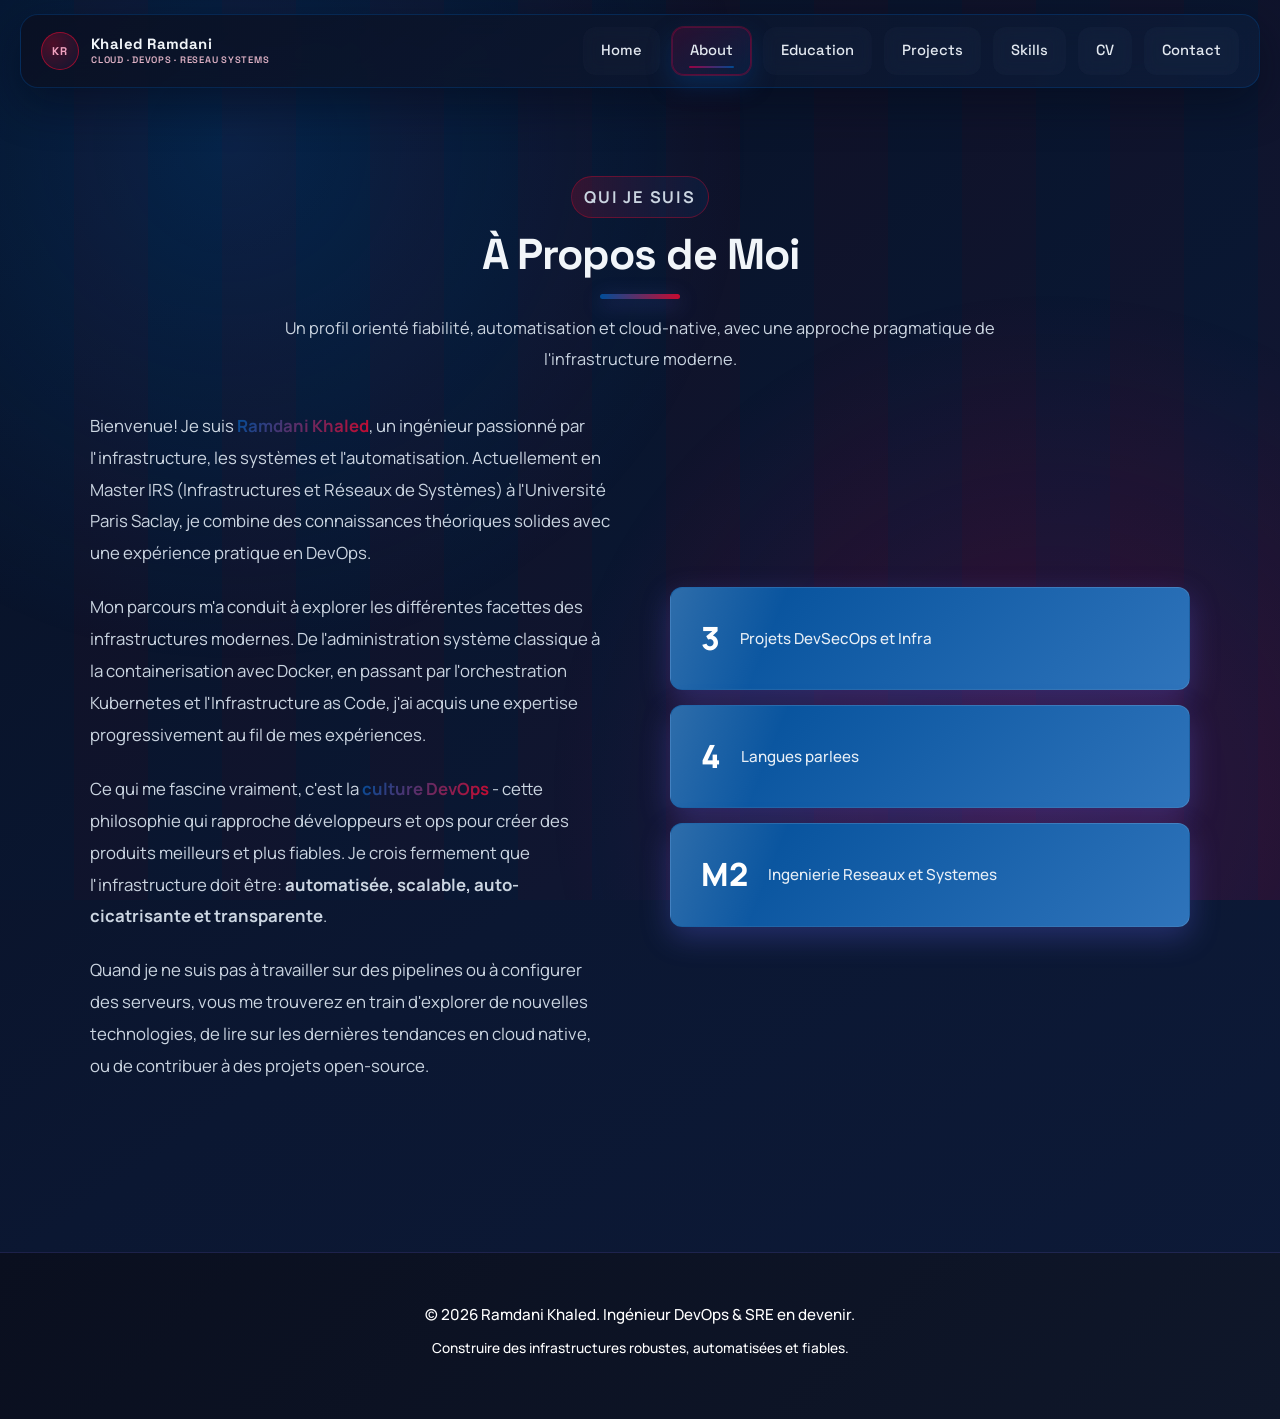
==== commit e21cb5a9: "changes" ====
--- a/about.html
+++ b/about.html
@@ -54,35 +54,6 @@
             </div>
         </section>
 
-        <section id="philosophy">
-            <h2>Ma Philosophie</h2>
-            <div class="skills-grid">
-                <div class="skill-card">
-                    <h3>Infrastructure as Code</h3>
-                    <p>Tout doit être versionné, reproductible et testable. Pas d'actions manuelles, pas d'exceptions.</p>
-                </div>
-                <div class="skill-card">
-                    <h3>Automatisation</h3>
-                    <p>Si je dois faire quelque chose deux fois, c'est un script. Si je dois le faire trois fois, c'est une pipeline.</p>
-                </div>
-                <div class="skill-card">
-                    <h3>Observabilité</h3>
-                    <p>Je ne peux pas optimiser ce que je ne peux pas mesurer. Le monitoring est critique.</p>
-                </div>
-                <div class="skill-card">
-                    <h3>Continuous Improvement</h3>
-                    <p>Les déploiements doivent être rapides, sûrs et sans friction. Les bottlenecks doivent être éliminés.</p>
-                </div>
-                <div class="skill-card">
-                    <h3>Collaboration</h3>
-                    <p>DevOps n'est pas un rôle, c'est une culture. Tout le monde doit travailler ensemble.</p>
-                </div>
-                <div class="skill-card">
-                    <h3>Continuous Learning</h3>
-                    <p>La tech évolue constamment. Je reste à jour et j'aime partager mes connaissances.</p>
-                </div>
-            </div>
-        </section>
     </main>
 
     <footer>
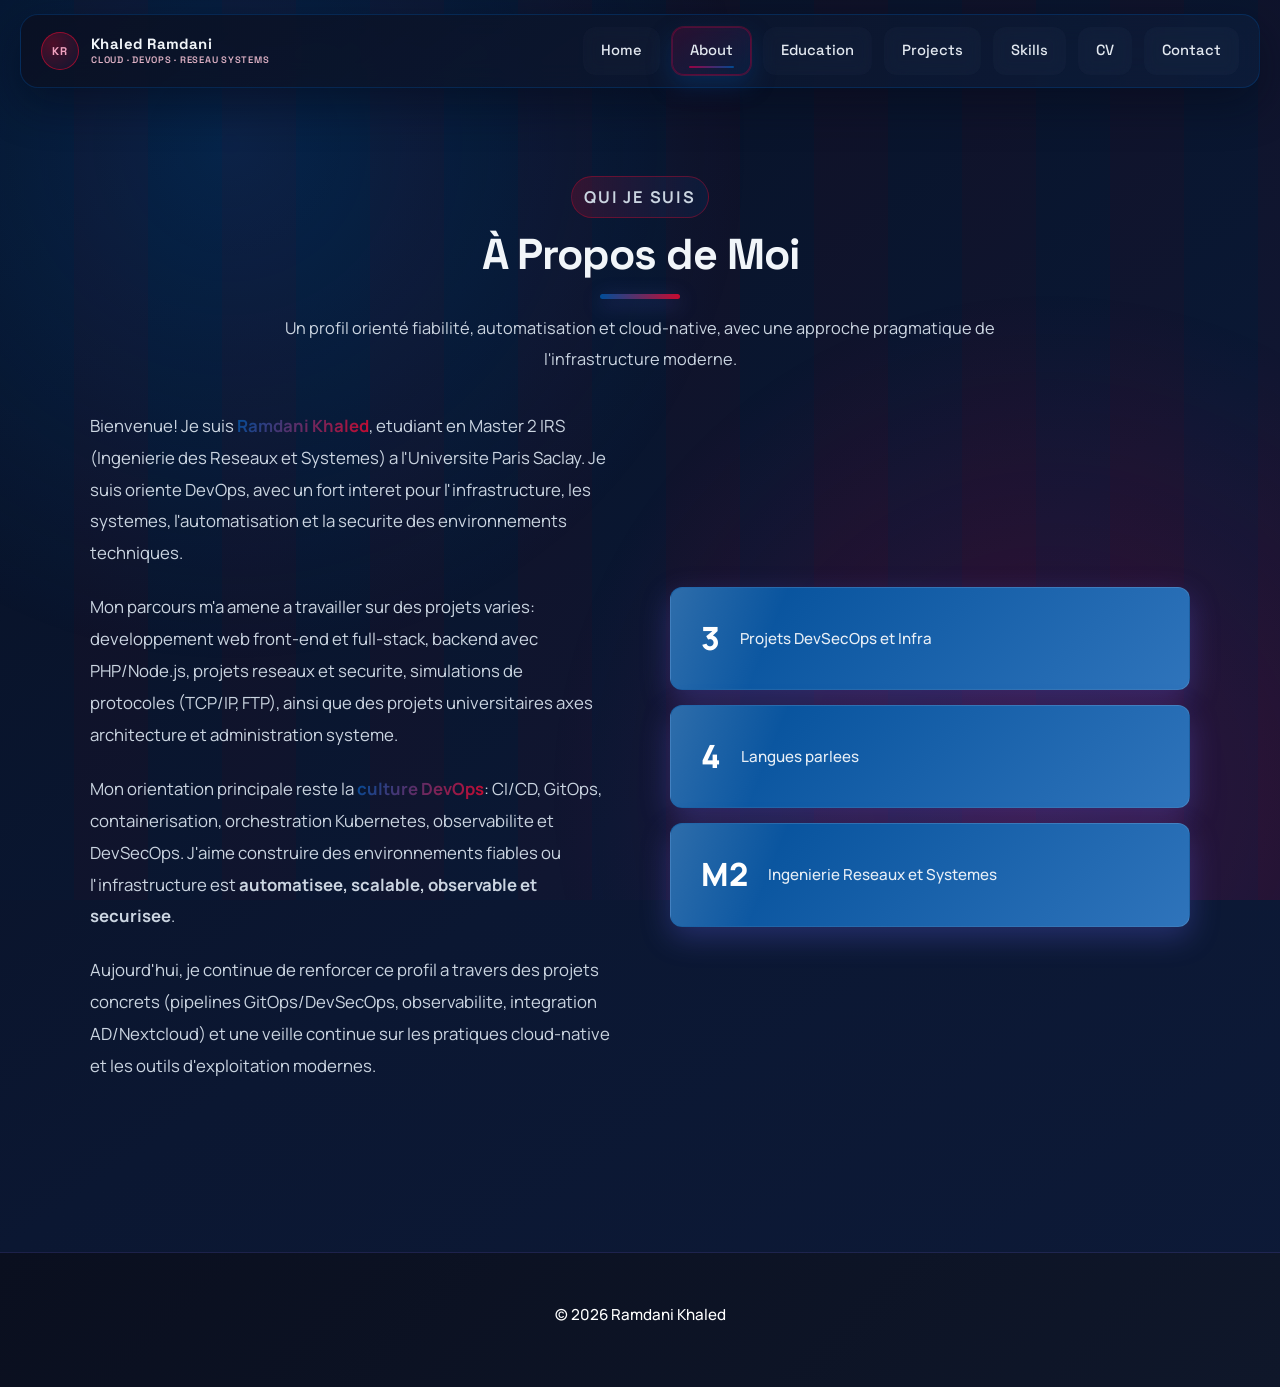
==== commit 3c6ffb23: "changes" ====
--- a/about.html
+++ b/about.html
@@ -30,20 +30,20 @@
             <div class="about-grid">
                 <div class="about-text">
                     <p>
-                        Bienvenue! Je suis <span class="highlight">Ramdani Khaled</span>, un ingénieur passionné par l'infrastructure, les systèmes et l'automatisation. Actuellement en Master IRS (Infrastructures et Réseaux de Systèmes) à l'Université Paris Saclay, je combine des connaissances théoriques solides avec une expérience pratique en DevOps.
+                        Bienvenue! Je suis <span class="highlight">Ramdani Khaled</span>, etudiant en Master 2 IRS (Ingenierie des Reseaux et Systemes) a l'Universite Paris Saclay. Je suis oriente DevOps, avec un fort interet pour l'infrastructure, les systemes, l'automatisation et la securite des environnements techniques.
                     </p>
                     
                     <p>
-                        Mon parcours m'a conduit à explorer les différentes facettes des infrastructures modernes. De l'administration système classique à la containerisation avec Docker, en passant par l'orchestration Kubernetes et l'Infrastructure as Code, j'ai acquis une expertise progressivement au fil de mes expériences.
+                        Mon parcours m'a amene a travailler sur des projets varies: developpement web front-end et full-stack, backend avec PHP/Node.js, projets reseaux et securite, simulations de protocoles (TCP/IP, FTP), ainsi que des projets universitaires axes architecture et administration systeme.
                     </p>
                     
                     <p>
-                        Ce qui me fascine vraiment, c'est la <span class="highlight">culture DevOps</span> - cette philosophie qui rapproche développeurs et ops pour créer des produits meilleurs et plus fiables. Je crois fermement que l'infrastructure doit être:
-                        <strong>automatisée, scalable, auto-cicatrisante et transparente</strong>.
+                        Mon orientation principale reste la <span class="highlight">culture DevOps</span>: CI/CD, GitOps, containerisation, orchestration Kubernetes, observabilite et DevSecOps. J'aime construire des environnements fiables ou l'infrastructure est
+                        <strong>automatisee, scalable, observable et securisee</strong>.
                     </p>
 
                     <p>
-                        Quand je ne suis pas à travailler sur des pipelines ou à configurer des serveurs, vous me trouverez en train d'explorer de nouvelles technologies, de lire sur les dernières tendances en cloud native, ou de contribuer à des projets open-source.
+                        Aujourd'hui, je continue de renforcer ce profil a travers des projets concrets (pipelines GitOps/DevSecOps, observabilite, integration AD/Nextcloud) et une veille continue sur les pratiques cloud-native et les outils d'exploitation modernes.
                     </p>
                 </div>
                 <div class="about-stats">
@@ -57,8 +57,7 @@
     </main>
 
     <footer>
-        <p>&copy; 2026 Ramdani Khaled. Ingénieur DevOps & SRE en devenir.</p>
-        <p class="footer-note">Construire des infrastructures robustes, automatisées et fiables.</p>
+        <p>&copy; 2026 Ramdani Khaled</p>
     </footer>
 
     <script src="script.js"></script>
--- a/styles.css
+++ b/styles.css
@@ -1262,6 +1262,12 @@
     justify-content: center;
 }
 
+@media (min-width: 769px) {
+    .home-email-mobile-only {
+        display: none !important;
+    }
+}
+
 @keyframes fadeIn {
     from { opacity: 0; }
     to { opacity: 1; }
